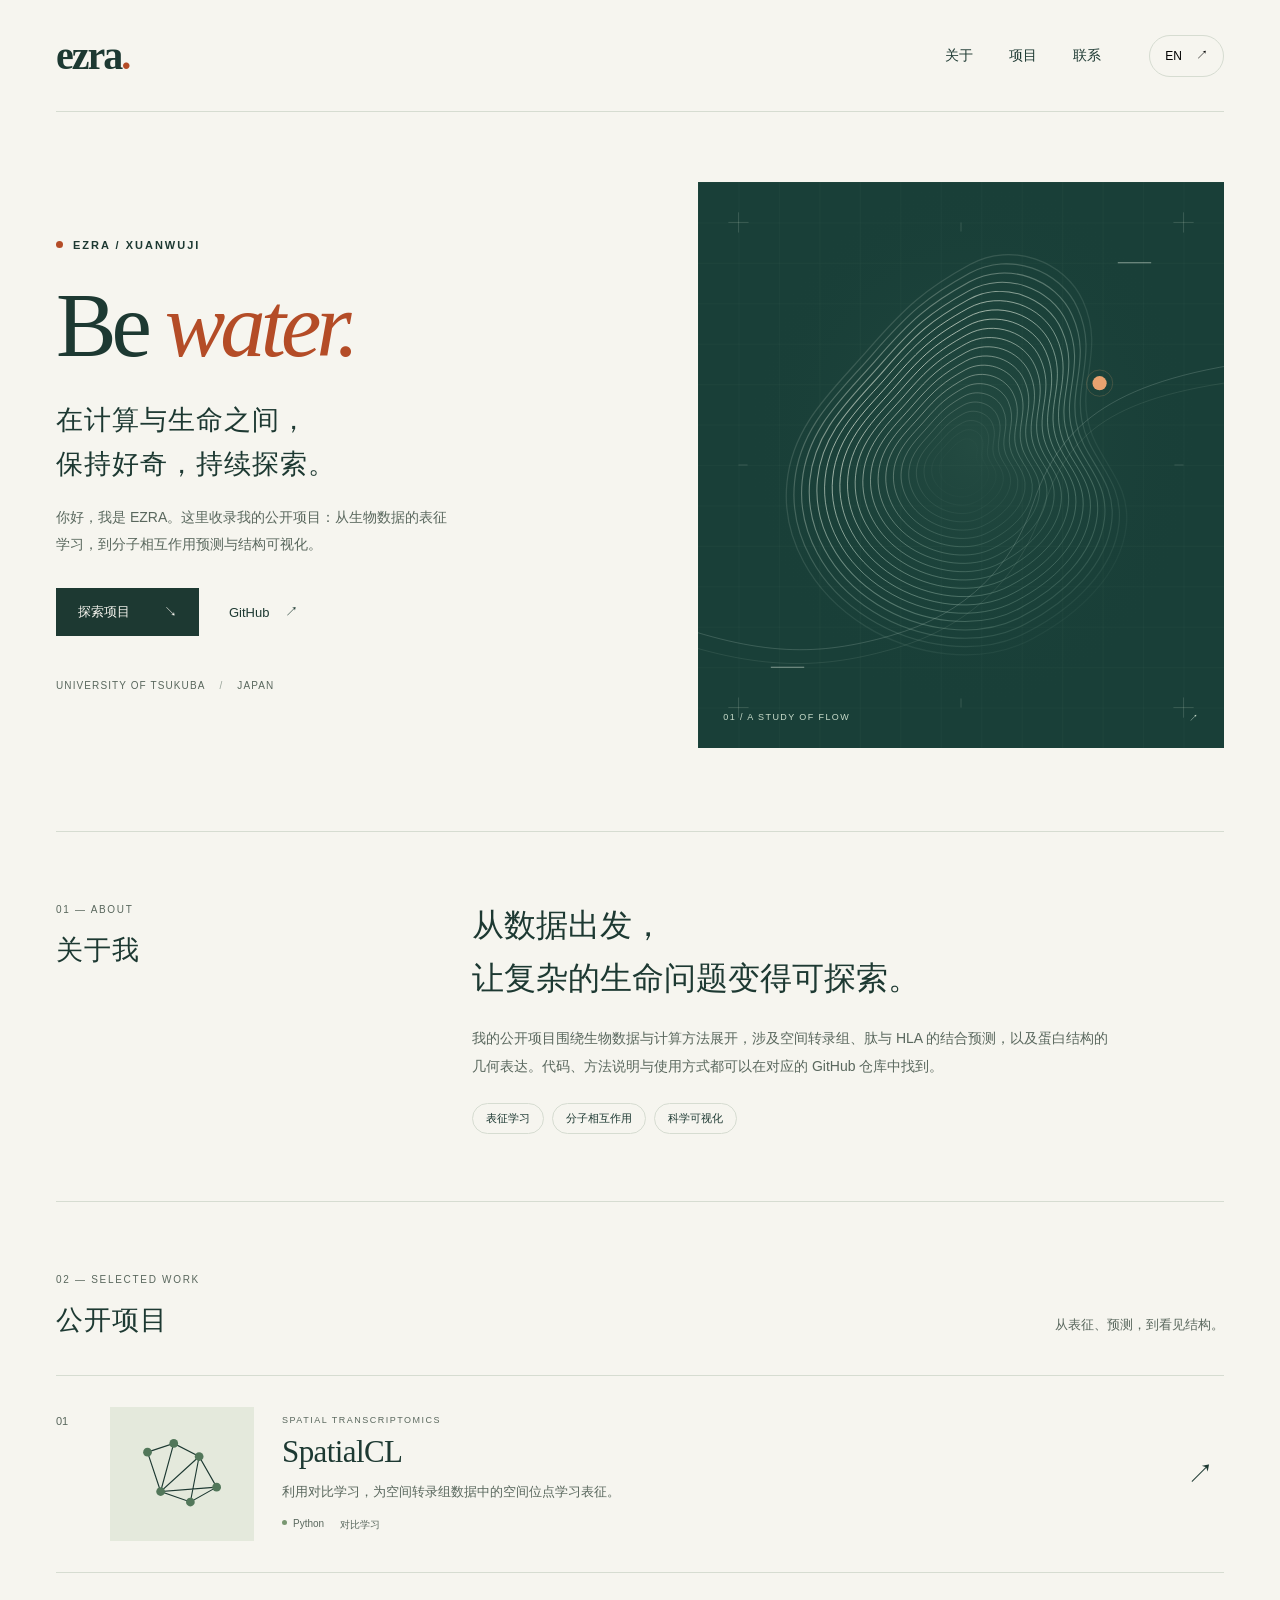
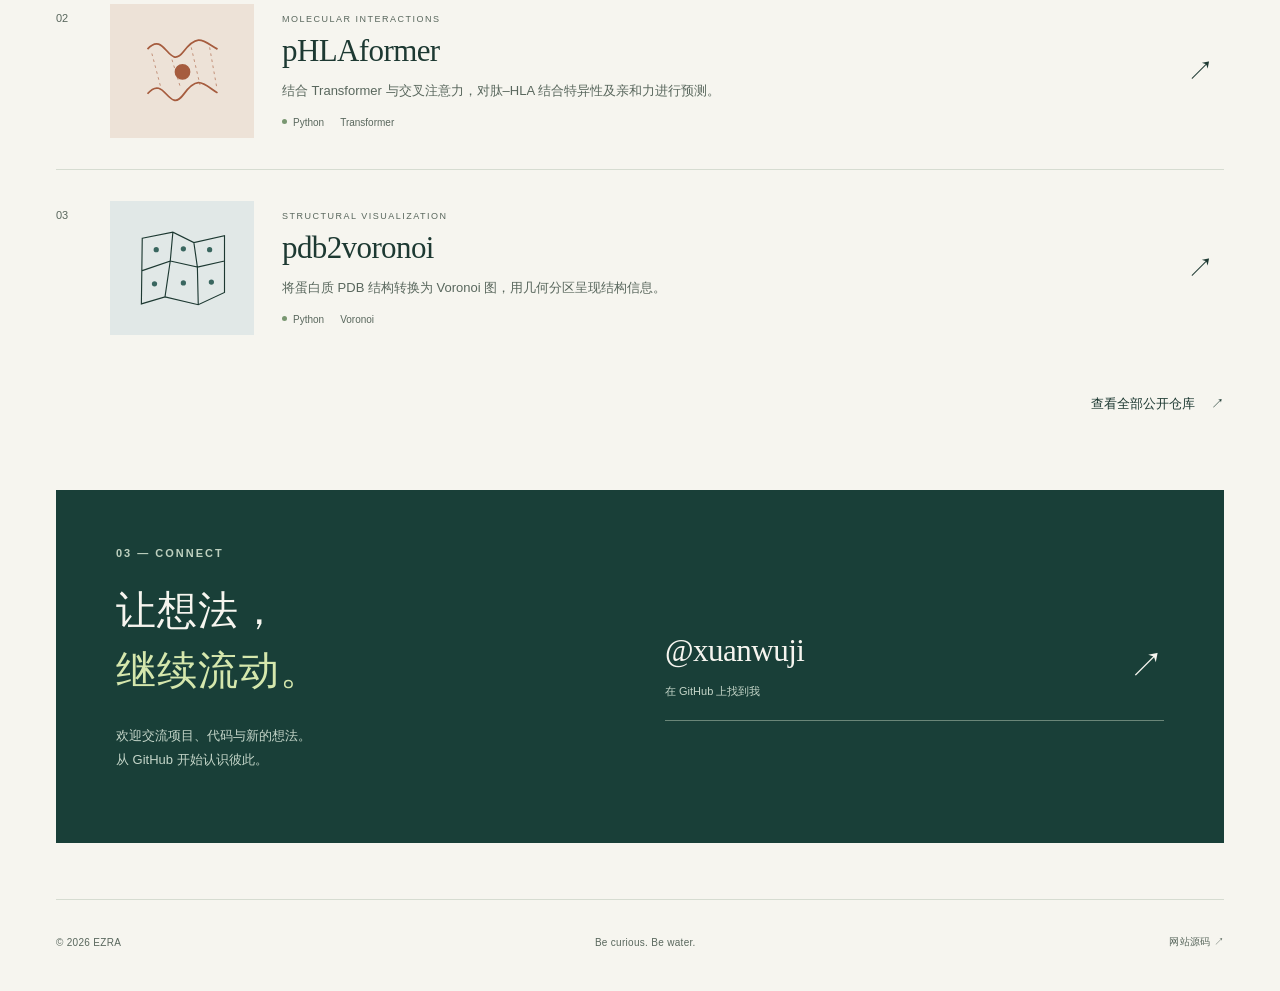
==== index.html @ 630c7e21 "Build bilingual personal homepage with selected public projects Add responsive layouts, an original " ====
<!doctype html>
<html lang="zh-CN">
<head>
  <meta charset="utf-8">
  <meta name="viewport" content="width=device-width,initial-scale=1">
  <meta name="theme-color" content="#f6f5ef">
  <meta name="description" content="EZRA（xuanwuji）的个人主页。探索空间转录组表征学习、肽-HLA 结合预测与蛋白结构可视化。">
  <link rel="canonical" href="https://xuanwuji.github.io/">
  <meta property="og:type" content="website">
  <meta property="og:title" content="EZRA — Be water.">
  <meta property="og:description" content="个人主页 · 计算、生物与开源项目">
  <meta property="og:url" content="https://xuanwuji.github.io/">
  <link rel="icon" href="./favicon.svg" type="image/svg+xml">
  <link rel="stylesheet" href="./styles.css">
  <script src="./script.js" defer></script>
  <title>EZRA — Be water.</title>
</head>
<body>
  <a class="skip-link" href="#main" data-i18n="skip">跳转到正文</a>
  <header class="site-header wrap">
    <a class="wordmark" href="#" aria-label="EZRA 首页">ezra<span aria-hidden="true">.</span></a>
    <nav aria-label="主导航" data-nav><a href="#about" data-i18n="navAbout">关于</a><a href="#work" data-i18n="navWork">项目</a><a href="#connect" data-i18n="navConnect">联系</a></nav>
    <button class="language-button" type="button" aria-label="Switch to English" data-language>EN <span aria-hidden="true">↗</span></button>
  </header>
  <main id="main">
    <section class="hero wrap" aria-labelledby="hero-heading">
      <div class="hero-copy">
        <p class="eyebrow"><span class="small-dot" aria-hidden="true"></span> EZRA / XUANWUJI</p>
        <h1 id="hero-heading">Be <em>water.</em></h1>
        <p class="hero-line" data-i18n="heroLine">在计算与生命之间，<br>保持好奇，持续探索。</p>
        <p class="hero-description" data-i18n="heroDescription">你好，我是 EZRA。这里收录我的公开项目：从生物数据的表征学习，到分子相互作用预测与结构可视化。</p>
        <div class="hero-actions"><a class="button primary" href="#work"><span data-i18n="explore">探索项目</span><span aria-hidden="true">↘</span></a><a class="text-link" href="https://github.com/xuanwuji" target="_blank" rel="noopener noreferrer">GitHub <span aria-hidden="true">↗</span><span class="sr-only" data-i18n="newTab">（新窗口打开）</span></a></div>
        <div class="hero-meta"><span>University of Tsukuba</span><span>Japan</span></div>
      </div>
      <figure class="hero-art"><img src="./water-study.svg" alt="" width="520" height="560" fetchpriority="high"><figcaption><span>01 / A STUDY OF FLOW</span><span aria-hidden="true">↗</span></figcaption></figure>
    </section>
    <section id="about" class="about wrap section" aria-labelledby="about-heading">
      <div class="section-label"><span>01 — ABOUT</span><h2 id="about-heading" data-i18n="aboutHeading">关于我</h2></div>
      <div class="about-content"><p class="large-copy" data-i18n="aboutLead">从数据出发，<br>让复杂的生命问题变得可探索。</p><p data-i18n="aboutBody">我的公开项目围绕生物数据与计算方法展开，涉及空间转录组、肽与 HLA 的结合预测，以及蛋白结构的几何表达。代码、方法说明与使用方式都可以在对应的 GitHub 仓库中找到。</p><div class="topic-list" aria-label="项目主题"><span data-i18n="topic1">表征学习</span><span data-i18n="topic2">分子相互作用</span><span data-i18n="topic3">科学可视化</span></div></div>
    </section>
    <section id="work" class="work wrap section" aria-labelledby="work-heading">
      <div class="work-heading"><div class="section-label"><span>02 — SELECTED WORK</span><h2 id="work-heading" data-i18n="workHeading">公开项目</h2></div><p data-i18n="workIntro">从表征、预测，到看见结构。</p></div>
      <a class="project" href="https://github.com/xuanwuji/SpatialCL" target="_blank" rel="noopener noreferrer">
        <div class="project-number">01</div><div class="project-icon spatial-icon" aria-hidden="true"><svg viewBox="0 0 120 100"><path d="M20 25L50 15 79 30 99 65 69 82 35 70 20 25M50 15L35 70M79 30L35 70 99 65M79 30L69 82"/><g><circle cx="20" cy="25" r="5"/><circle cx="50" cy="15" r="5"/><circle cx="79" cy="30" r="5"/><circle cx="99" cy="65" r="5"/><circle cx="69" cy="82" r="5"/><circle cx="35" cy="70" r="5"/></g></svg></div>
        <div class="project-text"><div class="project-category">SPATIAL TRANSCRIPTOMICS</div><h3>SpatialCL</h3><p data-i18n="spatialDescription">利用对比学习，为空间转录组数据中的空间位点学习表征。</p><div class="project-tags"><span>Python</span><span data-i18n="spatialTag">对比学习</span></div></div><div class="project-arrow" aria-hidden="true">↗</div><span class="sr-only" data-i18n="viewRepo">在新窗口查看 GitHub 仓库</span>
      </a>
      <a class="project" href="https://github.com/xuanwuji/pHLAformer" target="_blank" rel="noopener noreferrer">
        <div class="project-number">02</div><div class="project-icon binding-icon" aria-hidden="true"><svg viewBox="0 0 120 100"><path d="M20 25C40 3 44 50 61 28S84 16 100 25M20 76C40 53 44 100 61 77S84 65 100 75"/><path class="thin" d="M25 30L35 68M48 37L58 70M70 23L80 66M91 23L99 68"/><circle cx="60" cy="51" r="8"/></svg></div>
        <div class="project-text"><div class="project-category">MOLECULAR INTERACTIONS</div><h3>pHLAformer</h3><p data-i18n="phlaDescription">结合 Transformer 与交叉注意力，对肽–HLA 结合特异性及亲和力进行预测。</p><div class="project-tags"><span>Python</span><span>Transformer</span></div></div><div class="project-arrow" aria-hidden="true">↗</div><span class="sr-only" data-i18n="viewRepo">在新窗口查看 GitHub 仓库</span>
      </a>
      <a class="project" href="https://github.com/xuanwuji/pdb2voronoi" target="_blank" rel="noopener noreferrer">
        <div class="project-number">03</div><div class="project-icon geometry-icon" aria-hidden="true"><svg viewBox="0 0 120 100"><path d="M14 16L49 9 73 21 108 13 108 78 78 92 40 83 13 91ZM49 9L46 42 14 53M46 42L77 49 73 21M77 49L108 42M77 49L78 92M46 42L40 83"/><circle cx="30" cy="29" r="3"/><circle cx="61" cy="28" r="3"/><circle cx="91" cy="29" r="3"/><circle cx="28" cy="68" r="3"/><circle cx="61" cy="67" r="3"/><circle cx="93" cy="66" r="3"/></svg></div>
        <div class="project-text"><div class="project-category">STRUCTURAL VISUALIZATION</div><h3>pdb2voronoi</h3><p data-i18n="voronoiDescription">将蛋白质 PDB 结构转换为 Voronoi 图，用几何分区呈现结构信息。</p><div class="project-tags"><span>Python</span><span>Voronoi</span></div></div><div class="project-arrow" aria-hidden="true">↗</div><span class="sr-only" data-i18n="viewRepo">在新窗口查看 GitHub 仓库</span>
      </a>
      <a class="all-projects text-link" href="https://github.com/xuanwuji?tab=repositories" target="_blank" rel="noopener noreferrer"><span data-i18n="allProjects">查看全部公开仓库</span><span aria-hidden="true">↗</span><span class="sr-only" data-i18n="newTab">（新窗口打开）</span></a>
    </section>
    <section id="connect" class="connect wrap" aria-labelledby="connect-heading"><div><p class="eyebrow">03 — CONNECT</p><h2 id="connect-heading" data-i18n="connectHeading">让想法，<br><em>继续流动。</em></h2><p data-i18n="connectBody">欢迎交流项目、代码与新的想法。<br>从 GitHub 开始认识彼此。</p></div><a class="contact-link" href="https://github.com/xuanwuji" target="_blank" rel="noopener noreferrer"><span>@xuanwuji<small data-i18n="connectLink">在 GitHub 上找到我</small></span><span aria-hidden="true">↗</span><span class="sr-only" data-i18n="newTab">（新窗口打开）</span></a></section>
  </main>
  <footer class="site-footer wrap"><span>© <span data-year>2026</span> EZRA</span><span>Be curious. Be water.</span><a href="https://github.com/xuanwuji/xuanwuji.github.io" target="_blank" rel="noopener noreferrer"><span data-i18n="source">网站源码</span> ↗<span class="sr-only" data-i18n="newTab">（新窗口打开）</span></a></footer>
</body>
</html>
---- styles.css ----
@charset "UTF-8";
:root{--paper:#f6f5ef;--ink:#1d3932;--muted:#59675d;--line:#d6dcd1;--accent:#b44c27;--green:#193f38;--serif:Georgia,"Times New Roman","Songti SC",serif;--sans:Inter,-apple-system,BlinkMacSystemFont,"Segoe UI","PingFang SC","Microsoft YaHei",sans-serif}
*{box-sizing:border-box}html{scroll-behavior:smooth;scroll-padding-top:30px}body{margin:0;background:var(--paper);color:var(--ink);font-family:var(--sans);font-size:16px;-webkit-font-smoothing:antialiased}a{color:inherit;text-decoration:none}button{font:inherit}a,button{-webkit-tap-highlight-color:transparent}a:focus-visible,button:focus-visible{outline:3px solid var(--accent);outline-offset:6px}::selection{background:#dce6b8;color:var(--ink)}.wrap{width:min(1184px,calc(100% - 112px));margin-inline:auto}.site-header{height:112px;display:flex;align-items:center;justify-content:space-between;border-bottom:1px solid var(--line)}.wordmark{font-family:var(--serif);font-size:40px;letter-spacing:-2px;font-weight:bold;line-height:1}.wordmark span{color:var(--accent)}nav{display:flex;gap:36px;margin-left:auto;margin-right:48px}nav a{font-size:14px;padding:12px 0}nav a:hover,.text-link:hover,.site-footer a:hover{color:var(--accent)}.language-button{background:transparent;border:1px solid var(--line);border-radius:100px;padding:9px 15px;min-width:72px;min-height:42px;cursor:pointer;font-size:12px;display:flex;gap:14px;align-items:center;justify-content:center}.language-button:hover{border-color:var(--ink)}.hero{display:grid;grid-template-columns:1.1fr 1fr;gap:64px;align-items:center;padding-block:70px 83px}.eyebrow{font-family:var(--sans);font-size:11px;font-weight:600;letter-spacing:2px;display:flex;gap:10px;align-items:center;margin:0 0 28px}.small-dot{width:7px;height:7px;border-radius:50%;background:var(--accent)}h1{font-family:var(--serif);font-size:clamp(64px,7.1vw,103px);font-weight:400;letter-spacing:-5px;line-height:1.03;margin:0 0 27px;white-space:nowrap}h1 em{font-weight:400;color:var(--accent)}.hero-line{font-family:var(--serif);font-size:27px;line-height:1.6;letter-spacing:1px;margin:0 0 18px}.hero-description{max-width:405px;font-size:14px;line-height:1.95;color:var(--muted);margin:0}.hero-actions{display:flex;align-items:center;gap:30px;margin-top:30px}.button{display:inline-flex;gap:34px;align-items:center;justify-content:space-between;min-height:48px;padding:14px 22px;font-size:13px}.primary{background:var(--ink);color:var(--paper);transition:background .2s}.primary:hover{background:#34594b}.text-link{font-size:13px;display:inline-flex;gap:16px;align-items:center;min-height:44px}.hero-meta{display:flex;gap:14px;align-items:center;margin-top:44px;font-size:10px;text-transform:uppercase;letter-spacing:1.1px;color:var(--muted)}.hero-meta span+span:before{content:"/";margin-right:14px;color:#99a49a}.hero-art{margin:0;position:relative;align-self:stretch;background:var(--green);min-height:500px;overflow:hidden}.hero-art img{display:block;width:100%;height:100%;object-fit:cover;min-height:500px}.hero-art figcaption{position:absolute;bottom:23px;left:25px;right:25px;display:flex;justify-content:space-between;color:#c9dccb;font-size:9px;letter-spacing:1.4px}.section{border-top:1px solid var(--line);padding-block:67px}.section-label>span{font-size:10px;letter-spacing:1.7px;color:var(--muted)}h2{font-size:27px;font-weight:500;margin:15px 0 0;letter-spacing:1px}.about{display:grid;grid-template-columns:1fr 2fr;gap:40px}.about-content{max-width:710px}.large-copy{font-family:var(--serif);font-size:32px;line-height:1.65;margin:0 0 19px}.about-content>p:not(.large-copy){color:var(--muted);font-size:14px;line-height:2;max-width:640px}.topic-list{display:flex;flex-wrap:wrap;gap:8px;margin-top:23px}.topic-list span{border:1px solid var(--line);padding:7px 13px;border-radius:100px;font-size:11px}.work{padding-bottom:64px}.work-heading{display:flex;justify-content:space-between;align-items:end;margin-bottom:37px}.work-heading>p{font-size:13px;color:var(--muted);margin-bottom:4px}.project{display:grid;grid-template-columns:26px 144px 1fr 40px;gap:28px;padding:31px 0;border-top:1px solid var(--line);align-items:center;transition:background .2s}.project:hover{background:#ecefe4}.project:last-of-type{border-bottom:1px solid var(--line)}.project-number{font-size:11px;color:var(--muted);align-self:start;margin-top:8px}.project-icon{height:134px;display:flex;align-items:center;justify-content:center}.project-icon svg{width:105px;height:90px;fill:none;stroke:var(--ink);stroke-width:1.3}.spatial-icon{background:#e4e9dc}.spatial-icon circle{fill:#52775a;stroke:none}.binding-icon{background:#ede2d7}.binding-icon svg{stroke:#a65c3e;stroke-width:2}.binding-icon .thin{stroke-width:.7;stroke-dasharray:3 4}.binding-icon circle{fill:#a65c3e}.geometry-icon{background:#e1e8e7}.geometry-icon circle{fill:#39665f;stroke:none}.project-category{font-size:9px;letter-spacing:1.5px;color:var(--muted);margin-bottom:9px}h3{font-family:var(--serif);font-size:31px;font-weight:400;letter-spacing:-.6px;margin:0 0 10px}.project-text p{font-size:13px;line-height:1.85;color:var(--muted);margin:0 0 14px}.project-tags{display:flex;gap:16px;font-size:10px;color:var(--muted)}.project-tags span:first-child:before{display:inline-block;content:"";width:5px;height:5px;background:#799771;border-radius:50%;margin-right:6px;vertical-align:2px}.project-arrow{font-size:27px;text-align:right;margin-right:10px;transition:transform .2s}.project:hover .project-arrow{transform:translate(3px,-3px)}.all-projects{display:flex;justify-content:flex-end;margin-top:16px}.connect{background:var(--green);color:var(--paper);padding:57px 60px;display:grid;grid-template-columns:1fr 1fr;gap:50px;align-items:center;margin-bottom:56px}.connect .eyebrow{color:#bed0bf;margin-bottom:22px}.connect h2{font-family:var(--serif);font-size:40px;line-height:1.5;letter-spacing:1px;margin:0}.connect h2 em{font-style:normal;color:#d5e7ad}.connect p:not(.eyebrow){font-size:13px;line-height:1.9;color:#c5d6c9;margin-top:23px}.contact-link{border-bottom:1px solid #6a8678;display:flex;justify-content:space-between;align-items:center;padding:21px 0;gap:20px}.contact-link>span:first-child{font-family:var(--serif);font-size:31px;letter-spacing:-.5px}.contact-link small{font-family:var(--sans);font-size:11px;letter-spacing:0;color:#c5d6c9;display:block;margin-top:15px}.contact-link>span:nth-child(2){font-size:35px}.contact-link:hover{color:#d5e7ad}.site-footer{display:flex;justify-content:space-between;align-items:center;border-top:1px solid var(--line);padding-block:25px 32px;color:var(--muted);font-size:10px;letter-spacing:.3px}.site-footer a{padding:10px 0}.sr-only{position:absolute!important;width:1px;height:1px;padding:0;overflow:hidden;clip:rect(0,0,0,0);white-space:nowrap;border:0}.skip-link{position:fixed;top:12px;left:12px;z-index:10;background:var(--ink);color:white;padding:12px;transform:translateY(-150%)}.skip-link:focus{transform:none}.error-page{min-height:100vh;display:grid;place-content:center;text-align:center;padding:30px}.error-page h1{white-space:normal}.error-page p{line-height:1.8}.error-page .button{margin:auto}
@media(min-width:1450px){.hero{gap:86px}.hero-art{min-height:540px}}
@media(max-width:1000px){.wrap{width:calc(100% - 64px)}.hero{gap:32px;padding-block:55px 60px}h1{font-size:70px;letter-spacing:-3px}.hero-line{font-size:24px}.hero-art,.hero-art img{min-height:460px}.hero-meta{font-size:9px;letter-spacing:.4px}.about{grid-template-columns:1fr 1.8fr}.project{grid-template-columns:20px 110px 1fr 28px;gap:22px}.project-icon{height:120px}.connect{padding:45px 40px;gap:32px}.contact-link>span:first-child{font-size:27px}}
@media(max-width:700px){.wrap{width:calc(100% - 40px)}.site-header{height:84px}.wordmark{font-size:34px}nav{gap:20px;margin-right:22px}nav a{font-size:12px}.language-button{min-width:56px;padding:8px 10px;gap:6px;font-size:10px}.hero{grid-template-columns:1fr;gap:36px;padding-block:45px}.eyebrow{margin-bottom:23px;font-size:10px}h1{font-size:clamp(61px,14vw,90px);letter-spacing:-3px;margin-bottom:22px}.hero-line{font-size:25px;line-height:1.6}.hero-description{font-size:14px;max-width:480px}.hero-actions{margin-top:25px}.hero-meta{margin-top:30px;font-size:10px}.hero-art{min-height:0;aspect-ratio:1.12}.hero-art img{min-height:0;height:100%;object-position:center 46%}.hero-art figcaption{bottom:20px;left:20px;right:20px}.section{padding-block:43px}.about{grid-template-columns:1fr;gap:27px}h2{font-size:25px}.large-copy{font-size:28px}.work-heading{display:block;margin-bottom:26px}.work-heading>p{margin-top:20px}.project{grid-template-columns:72px 1fr 22px;gap:16px;position:relative;padding-block:26px;align-items:start}.project-number{display:none}.project-icon{height:82px;margin-top:4px}.project-icon svg{width:64px;height:60px}.project-category{font-size:8px;letter-spacing:.8px;line-height:1.6}h3{font-size:26px;overflow-wrap:anywhere}.project-text p{font-size:12px;line-height:1.9}.project-tags{font-size:9px;gap:12px}.project-arrow{font-size:23px;margin:25px 0 0}.all-projects{margin-top:12px;font-size:12px}.connect{grid-template-columns:1fr;gap:17px;padding:35px 28px;margin-bottom:35px}.connect h2{font-size:34px}.contact-link>span:first-child{font-size:30px}.site-footer{flex-wrap:wrap;gap:10px;padding-block:20px;font-size:9px}.site-footer>span:nth-child(2){display:none}}
@media(max-width:360px){nav{gap:14px;margin-right:15px}.hero-actions{gap:20px}.hero-meta{font-size:9px}.project{grid-template-columns:58px 1fr 17px;gap:12px}.project-icon{height:70px}.project-icon svg{width:52px}.contact-link>span:first-child{font-size:26px}}
@media(prefers-reduced-motion:reduce){html{scroll-behavior:auto}*,*::before,*::after{transition:none!important}}

.connect a:focus-visible{outline-color:#d5e7ad}
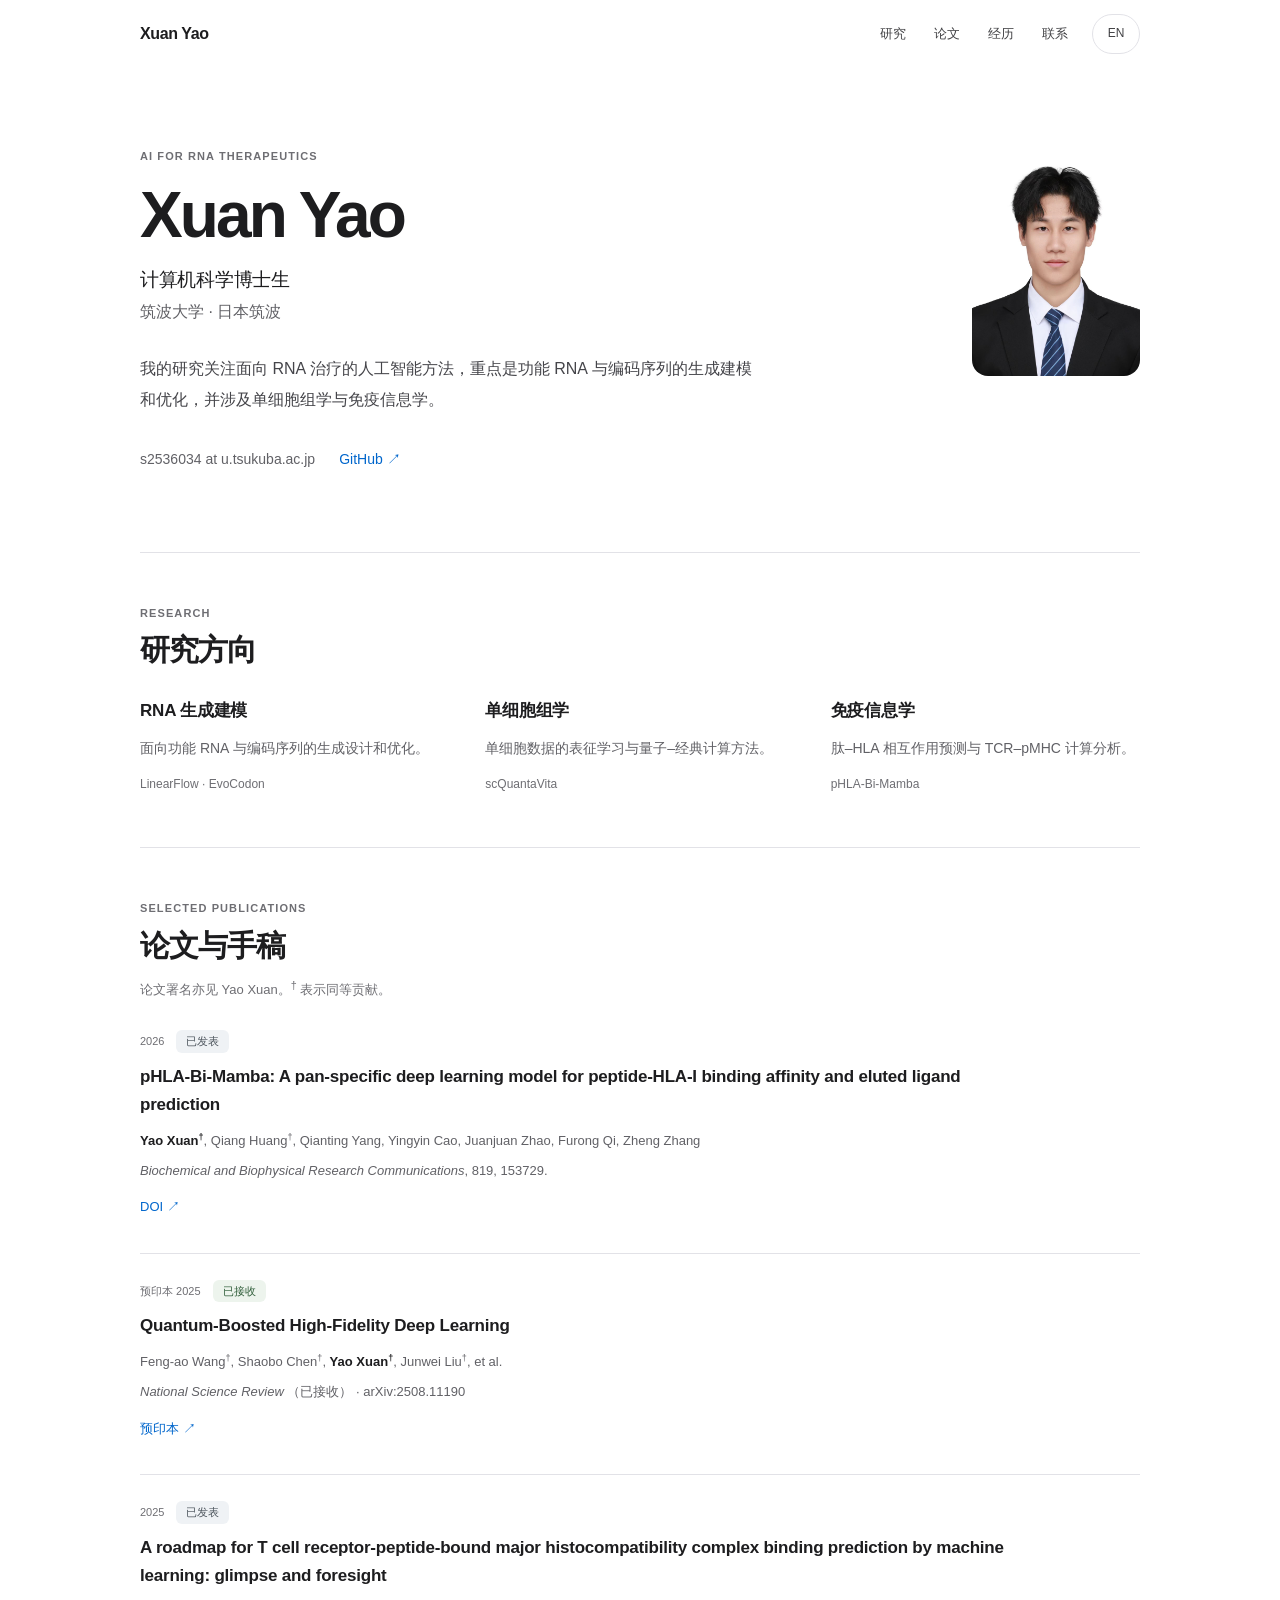
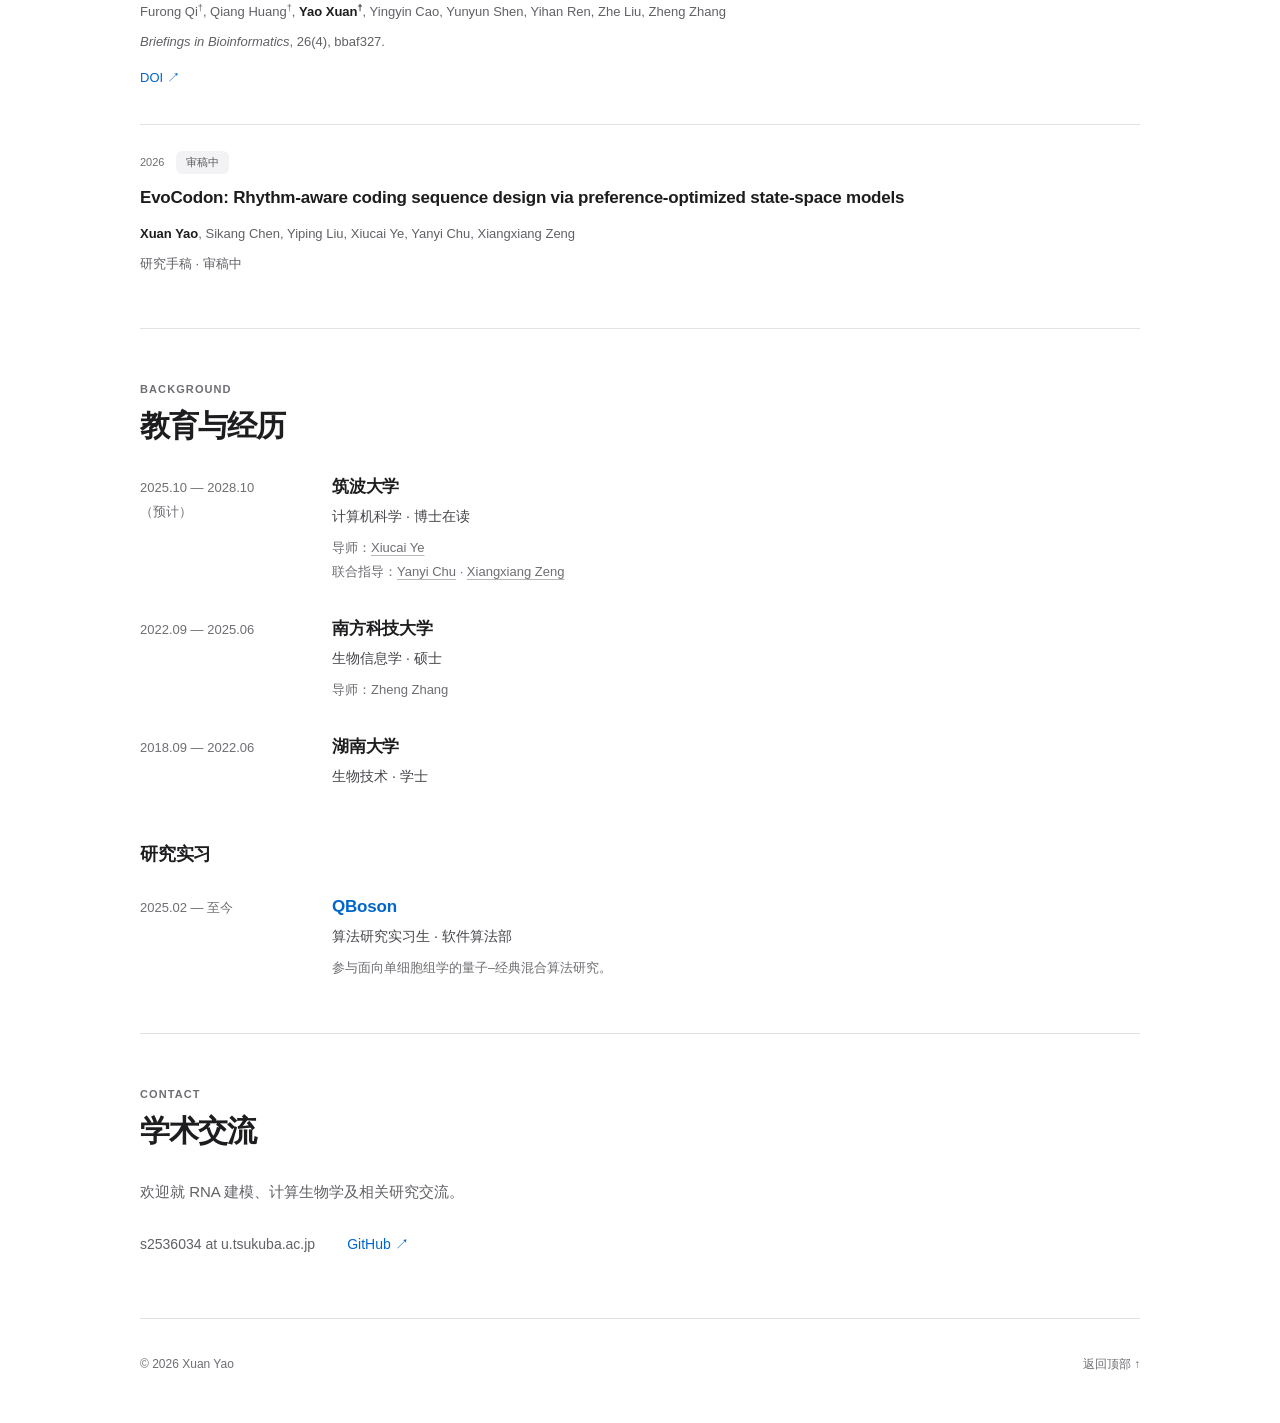
==== commit 574c95c2: "Build restrained bilingual academic homepage from CV Replace the project showcase with academic rese" ====
--- a/index.html
+++ b/index.html
@@ -2,60 +2,95 @@
 <html lang="zh-CN">
 <head>
   <meta charset="utf-8">
-  <meta name="viewport" content="width=device-width,initial-scale=1">
-  <meta name="theme-color" content="#f6f5ef">
-  <meta name="description" content="EZRA（xuanwuji）的个人主页。探索空间转录组表征学习、肽-HLA 结合预测与蛋白结构可视化。">
+  <meta name="viewport" content="width=device-width, initial-scale=1">
+  <meta name="theme-color" content="#ffffff">
+  <meta name="description" content="Xuan Yao，筑波大学计算机科学博士生。研究方向包括面向 RNA 治疗的人工智能、单细胞组学与免疫信息学。">
+  <meta property="og:title" content="Xuan Yao · Academic Profile">
+  <meta property="og:description" content="Computer Science Ph.D. student at the University of Tsukuba. AI for RNA therapeutics, single-cell omics, and immunoinformatics.">
+  <meta property="og:type" content="website">
+  <meta property="og:url" content="https://xuanwuji.github.io/">
   <link rel="canonical" href="https://xuanwuji.github.io/">
-  <meta property="og:type" content="website">
-  <meta property="og:title" content="EZRA — Be water.">
-  <meta property="og:description" content="个人主页 · 计算、生物与开源项目">
-  <meta property="og:url" content="https://xuanwuji.github.io/">
   <link rel="icon" href="./favicon.svg" type="image/svg+xml">
   <link rel="stylesheet" href="./styles.css">
   <script src="./script.js" defer></script>
-  <title>EZRA — Be water.</title>
+  <title>Xuan Yao · Academic Profile</title>
 </head>
 <body>
   <a class="skip-link" href="#main" data-i18n="skip">跳转到正文</a>
-  <header class="site-header wrap">
-    <a class="wordmark" href="#" aria-label="EZRA 首页">ezra<span aria-hidden="true">.</span></a>
-    <nav aria-label="主导航" data-nav><a href="#about" data-i18n="navAbout">关于</a><a href="#work" data-i18n="navWork">项目</a><a href="#connect" data-i18n="navConnect">联系</a></nav>
-    <button class="language-button" type="button" aria-label="Switch to English" data-language>EN <span aria-hidden="true">↗</span></button>
-  </header>
+  <header class="site-header"><div class="header-inner wrap">
+    <a class="brand" href="#about" aria-label="Xuan Yao 首页">Xuan Yao</a>
+    <nav class="nav" aria-label="主导航"><a href="#research" data-i18n="navResearch">研究</a><a href="#publications" data-i18n="navPublications">论文</a><a href="#experience" data-i18n="navExperience">经历</a><a href="#contact" data-i18n="navContact">联系</a></nav>
+    <button type="button" class="language-toggle" aria-label="Switch to English" data-language>EN</button>
+  </div></header>
   <main id="main">
-    <section class="hero wrap" aria-labelledby="hero-heading">
+    <section class="hero wrap" id="about" aria-labelledby="name">
       <div class="hero-copy">
-        <p class="eyebrow"><span class="small-dot" aria-hidden="true"></span> EZRA / XUANWUJI</p>
-        <h1 id="hero-heading">Be <em>water.</em></h1>
-        <p class="hero-line" data-i18n="heroLine">在计算与生命之间，<br>保持好奇，持续探索。</p>
-        <p class="hero-description" data-i18n="heroDescription">你好，我是 EZRA。这里收录我的公开项目：从生物数据的表征学习，到分子相互作用预测与结构可视化。</p>
-        <div class="hero-actions"><a class="button primary" href="#work"><span data-i18n="explore">探索项目</span><span aria-hidden="true">↘</span></a><a class="text-link" href="https://github.com/xuanwuji" target="_blank" rel="noopener noreferrer">GitHub <span aria-hidden="true">↗</span><span class="sr-only" data-i18n="newTab">（新窗口打开）</span></a></div>
-        <div class="hero-meta"><span>University of Tsukuba</span><span>Japan</span></div>
+        <p class="eyebrow">AI FOR RNA THERAPEUTICS</p>
+        <h1 id="name">Xuan Yao</h1>
+        <p class="hero-role" data-i18n="role">计算机科学博士生</p>
+        <p class="hero-affiliation" data-i18n="affiliation">筑波大学 · 日本筑波</p>
+        <p class="hero-bio" data-i18n="bio">我的研究关注面向 RNA 治疗的人工智能方法，重点是功能 RNA 与编码序列的生成建模和优化，并涉及单细胞组学与免疫信息学。</p>
+        <div class="hero-links"><span class="email" aria-label="电子邮箱">s2536034 at u.tsukuba.ac.jp</span><a href="https://github.com/xuanwuji" target="_blank" rel="noopener noreferrer">GitHub <span aria-hidden="true">↗</span><span class="sr-only" data-i18n="newTab">（新标签页打开）</span></a></div>
       </div>
-      <figure class="hero-art"><img src="./water-study.svg" alt="" width="520" height="560" fetchpriority="high"><figcaption><span>01 / A STUDY OF FLOW</span><span aria-hidden="true">↗</span></figcaption></figure>
+      <figure class="portrait"><img src="./portrait.jpg" width="1280" height="1707" alt="Xuan Yao 的照片" fetchpriority="high"></figure>
     </section>
-    <section id="about" class="about wrap section" aria-labelledby="about-heading">
-      <div class="section-label"><span>01 — ABOUT</span><h2 id="about-heading" data-i18n="aboutHeading">关于我</h2></div>
-      <div class="about-content"><p class="large-copy" data-i18n="aboutLead">从数据出发，<br>让复杂的生命问题变得可探索。</p><p data-i18n="aboutBody">我的公开项目围绕生物数据与计算方法展开，涉及空间转录组、肽与 HLA 的结合预测，以及蛋白结构的几何表达。代码、方法说明与使用方式都可以在对应的 GitHub 仓库中找到。</p><div class="topic-list" aria-label="项目主题"><span data-i18n="topic1">表征学习</span><span data-i18n="topic2">分子相互作用</span><span data-i18n="topic3">科学可视化</span></div></div>
+
+    <section class="research wrap section" id="research" aria-labelledby="research-heading">
+      <div class="section-heading"><p class="eyebrow">RESEARCH</p><h2 id="research-heading" data-i18n="researchHeading">研究方向</h2></div>
+      <div class="research-grid">
+        <article class="research-item"><h3 data-i18n="rnaHeading">RNA 生成建模</h3><p data-i18n="rnaText">面向功能 RNA 与编码序列的生成设计和优化。</p><p class="project-names">LinearFlow · EvoCodon</p></article>
+        <article class="research-item"><h3 data-i18n="singleHeading">单细胞组学</h3><p data-i18n="singleText">单细胞数据的表征学习与量子–经典计算方法。</p><p class="project-names">scQuantaVita</p></article>
+        <article class="research-item"><h3 data-i18n="immuneHeading">免疫信息学</h3><p data-i18n="immuneText">肽–HLA 相互作用预测与 TCR–pMHC 计算分析。</p><p class="project-names">pHLA-Bi-Mamba</p></article>
+      </div>
     </section>
-    <section id="work" class="work wrap section" aria-labelledby="work-heading">
-      <div class="work-heading"><div class="section-label"><span>02 — SELECTED WORK</span><h2 id="work-heading" data-i18n="workHeading">公开项目</h2></div><p data-i18n="workIntro">从表征、预测，到看见结构。</p></div>
-      <a class="project" href="https://github.com/xuanwuji/SpatialCL" target="_blank" rel="noopener noreferrer">
-        <div class="project-number">01</div><div class="project-icon spatial-icon" aria-hidden="true"><svg viewBox="0 0 120 100"><path d="M20 25L50 15 79 30 99 65 69 82 35 70 20 25M50 15L35 70M79 30L35 70 99 65M79 30L69 82"/><g><circle cx="20" cy="25" r="5"/><circle cx="50" cy="15" r="5"/><circle cx="79" cy="30" r="5"/><circle cx="99" cy="65" r="5"/><circle cx="69" cy="82" r="5"/><circle cx="35" cy="70" r="5"/></g></svg></div>
-        <div class="project-text"><div class="project-category">SPATIAL TRANSCRIPTOMICS</div><h3>SpatialCL</h3><p data-i18n="spatialDescription">利用对比学习，为空间转录组数据中的空间位点学习表征。</p><div class="project-tags"><span>Python</span><span data-i18n="spatialTag">对比学习</span></div></div><div class="project-arrow" aria-hidden="true">↗</div><span class="sr-only" data-i18n="viewRepo">在新窗口查看 GitHub 仓库</span>
-      </a>
-      <a class="project" href="https://github.com/xuanwuji/pHLAformer" target="_blank" rel="noopener noreferrer">
-        <div class="project-number">02</div><div class="project-icon binding-icon" aria-hidden="true"><svg viewBox="0 0 120 100"><path d="M20 25C40 3 44 50 61 28S84 16 100 25M20 76C40 53 44 100 61 77S84 65 100 75"/><path class="thin" d="M25 30L35 68M48 37L58 70M70 23L80 66M91 23L99 68"/><circle cx="60" cy="51" r="8"/></svg></div>
-        <div class="project-text"><div class="project-category">MOLECULAR INTERACTIONS</div><h3>pHLAformer</h3><p data-i18n="phlaDescription">结合 Transformer 与交叉注意力，对肽–HLA 结合特异性及亲和力进行预测。</p><div class="project-tags"><span>Python</span><span>Transformer</span></div></div><div class="project-arrow" aria-hidden="true">↗</div><span class="sr-only" data-i18n="viewRepo">在新窗口查看 GitHub 仓库</span>
-      </a>
-      <a class="project" href="https://github.com/xuanwuji/pdb2voronoi" target="_blank" rel="noopener noreferrer">
-        <div class="project-number">03</div><div class="project-icon geometry-icon" aria-hidden="true"><svg viewBox="0 0 120 100"><path d="M14 16L49 9 73 21 108 13 108 78 78 92 40 83 13 91ZM49 9L46 42 14 53M46 42L77 49 73 21M77 49L108 42M77 49L78 92M46 42L40 83"/><circle cx="30" cy="29" r="3"/><circle cx="61" cy="28" r="3"/><circle cx="91" cy="29" r="3"/><circle cx="28" cy="68" r="3"/><circle cx="61" cy="67" r="3"/><circle cx="93" cy="66" r="3"/></svg></div>
-        <div class="project-text"><div class="project-category">STRUCTURAL VISUALIZATION</div><h3>pdb2voronoi</h3><p data-i18n="voronoiDescription">将蛋白质 PDB 结构转换为 Voronoi 图，用几何分区呈现结构信息。</p><div class="project-tags"><span>Python</span><span>Voronoi</span></div></div><div class="project-arrow" aria-hidden="true">↗</div><span class="sr-only" data-i18n="viewRepo">在新窗口查看 GitHub 仓库</span>
-      </a>
-      <a class="all-projects text-link" href="https://github.com/xuanwuji?tab=repositories" target="_blank" rel="noopener noreferrer"><span data-i18n="allProjects">查看全部公开仓库</span><span aria-hidden="true">↗</span><span class="sr-only" data-i18n="newTab">（新窗口打开）</span></a>
+
+    <section class="publications wrap section" id="publications" aria-labelledby="publications-heading">
+      <div class="section-heading"><p class="eyebrow">SELECTED PUBLICATIONS</p><h2 id="publications-heading" data-i18n="publicationsHeading">论文与手稿</h2></div>
+      <p class="section-note" data-i18n="authorNote">论文署名亦见 Yao Xuan。<sup>†</sup> 表示同等贡献。</p>
+      <div class="publication-list">
+        <article class="publication" data-status="published">
+          <div class="publication-meta"><span class="year">2026</span><span class="status published" data-i18n="published">已发表</span></div>
+          <h3 lang="en"><a href="https://doi.org/10.1016/j.bbrc.2026.153729" target="_blank" rel="noopener noreferrer">pHLA-Bi-Mamba: A pan-specific deep learning model for peptide-HLA-I binding affinity and eluted ligand prediction<span class="sr-only" data-i18n="newTab">（新标签页打开）</span></a></h3>
+          <p class="authors"><strong>Yao Xuan<sup>†</sup></strong>, Qiang Huang<sup>†</sup>, Qianting Yang, Yingyin Cao, Juanjuan Zhao, Furong Qi, Zheng Zhang</p>
+          <p class="venue"><em>Biochemical and Biophysical Research Communications</em>, 819, 153729.</p>
+          <a class="paper-link" href="https://doi.org/10.1016/j.bbrc.2026.153729" target="_blank" rel="noopener noreferrer">DOI <span aria-hidden="true">↗</span><span class="sr-only" data-i18n="newTab">（新标签页打开）</span></a>
+        </article>
+        <article class="publication" data-status="accepted">
+          <div class="publication-meta"><span class="year" data-i18n="acceptedLabel">预印本 2025</span><span class="status accepted" data-i18n="accepted">已接收</span></div>
+          <h3 lang="en"><a href="https://arxiv.org/abs/2508.11190" target="_blank" rel="noopener noreferrer">Quantum-Boosted High-Fidelity Deep Learning<span class="sr-only" data-i18n="newTab">（新标签页打开）</span></a></h3>
+          <p class="authors">Feng-ao Wang<sup>†</sup>, Shaobo Chen<sup>†</sup>, <strong>Yao Xuan<sup>†</sup></strong>, Junwei Liu<sup>†</sup>, et al.</p>
+          <p class="venue"><em>National Science Review</em> <span data-i18n="acceptedVenue">（已接收）</span> · arXiv:2508.11190</p>
+          <a class="paper-link" href="https://arxiv.org/abs/2508.11190" target="_blank" rel="noopener noreferrer"><span data-i18n="preprint">预印本</span> <span aria-hidden="true">↗</span><span class="sr-only" data-i18n="newTab">（新标签页打开）</span></a>
+        </article>
+        <article class="publication" data-status="published">
+          <div class="publication-meta"><span class="year">2025</span><span class="status published" data-i18n="published">已发表</span></div>
+          <h3 lang="en"><a href="https://doi.org/10.1093/bib/bbaf327" target="_blank" rel="noopener noreferrer">A roadmap for T cell receptor-peptide-bound major histocompatibility complex binding prediction by machine learning: glimpse and foresight<span class="sr-only" data-i18n="newTab">（新标签页打开）</span></a></h3>
+          <p class="authors">Furong Qi<sup>†</sup>, Qiang Huang<sup>†</sup>, <strong>Yao Xuan<sup>†</sup></strong>, Yingyin Cao, Yunyun Shen, Yihan Ren, Zhe Liu, Zheng Zhang</p>
+          <p class="venue"><em>Briefings in Bioinformatics</em>, 26(4), bbaf327.</p>
+          <a class="paper-link" href="https://doi.org/10.1093/bib/bbaf327" target="_blank" rel="noopener noreferrer">DOI <span aria-hidden="true">↗</span><span class="sr-only" data-i18n="newTab">（新标签页打开）</span></a>
+        </article>
+        <article class="publication" data-status="under-review">
+          <div class="publication-meta"><span class="year">2026</span><span class="status review" data-i18n="underReview">审稿中</span></div>
+          <h3 lang="en">EvoCodon: Rhythm-aware coding sequence design via preference-optimized state-space models</h3>
+          <p class="authors"><strong>Xuan Yao</strong>, Sikang Chen, Yiping Liu, Xiucai Ye, Yanyi Chu, Xiangxiang Zeng</p>
+          <p class="venue" data-i18n="manuscript">研究手稿 · 审稿中</p>
+        </article>
+      </div>
     </section>
-    <section id="connect" class="connect wrap" aria-labelledby="connect-heading"><div><p class="eyebrow">03 — CONNECT</p><h2 id="connect-heading" data-i18n="connectHeading">让想法，<br><em>继续流动。</em></h2><p data-i18n="connectBody">欢迎交流项目、代码与新的想法。<br>从 GitHub 开始认识彼此。</p></div><a class="contact-link" href="https://github.com/xuanwuji" target="_blank" rel="noopener noreferrer"><span>@xuanwuji<small data-i18n="connectLink">在 GitHub 上找到我</small></span><span aria-hidden="true">↗</span><span class="sr-only" data-i18n="newTab">（新窗口打开）</span></a></section>
+
+    <section class="experience wrap section" id="experience" aria-labelledby="experience-heading">
+      <div class="section-heading"><p class="eyebrow">BACKGROUND</p><h2 id="experience-heading" data-i18n="experienceHeading">教育与经历</h2></div>
+      <div class="timeline">
+        <article class="timeline-item"><div class="time">2025.10 — 2028.10<span class="expected" data-i18n="expected">（预计）</span></div><div class="timeline-content"><h3 data-i18n="tsukuba">筑波大学</h3><p class="degree" data-i18n="phdDegree">计算机科学 · 博士在读</p><p class="detail"><span data-i18n="supervisor">导师：</span><a href="https://trios.tsukuba.ac.jp/en/researchers/0000004106" target="_blank" rel="noopener noreferrer">Xiucai Ye<span class="sr-only" data-i18n="newTab">（新标签页打开）</span></a><br><span data-i18n="jointMentors">联合指导：</span><a href="https://people.ucas.edu.cn/~chu_lab?language=en" target="_blank" rel="noopener noreferrer">Yanyi Chu<span class="sr-only" data-i18n="newTab">（新标签页打开）</span></a> · <a href="https://csee.hnu.edu.cn/people/zengxiangxiang" target="_blank" rel="noopener noreferrer">Xiangxiang Zeng<span class="sr-only" data-i18n="newTab">（新标签页打开）</span></a></p></div></article>
+        <article class="timeline-item"><div class="time">2022.09 — 2025.06</div><div class="timeline-content"><h3 data-i18n="sustech">南方科技大学</h3><p class="degree" data-i18n="msDegree">生物信息学 · 硕士</p><p class="detail"><span data-i18n="supervisor">导师：</span>Zheng Zhang</p></div></article>
+        <article class="timeline-item"><div class="time">2018.09 — 2022.06</div><div class="timeline-content"><h3 data-i18n="hunan">湖南大学</h3><p class="degree" data-i18n="bsDegree">生物技术 · 学士</p></div></article>
+      </div>
+      <h3 class="subsection-title" data-i18n="internshipHeading">研究实习</h3>
+      <article class="timeline-item"><div class="time">2025.02 — <span class="inline" data-i18n="present">至今</span></div><div class="timeline-content"><h3><a href="https://www.qboson.com/" target="_blank" rel="noopener noreferrer">QBoson<span class="sr-only" data-i18n="newTab">（新标签页打开）</span></a></h3><p class="degree" data-i18n="internRole">算法研究实习生 · 软件算法部</p><p class="detail" data-i18n="internText">参与面向单细胞组学的量子–经典混合算法研究。</p></div></article>
+    </section>
+
+    <section class="contact wrap section" id="contact" aria-labelledby="contact-heading"><div class="section-heading"><p class="eyebrow">CONTACT</p><h2 id="contact-heading" data-i18n="contactHeading">学术交流</h2></div><p data-i18n="contactText">欢迎就 RNA 建模、计算生物学及相关研究交流。</p><div class="contact-details"><span class="email" aria-label="电子邮箱">s2536034 at u.tsukuba.ac.jp</span><a href="https://github.com/xuanwuji" target="_blank" rel="noopener noreferrer">GitHub <span aria-hidden="true">↗</span><span class="sr-only" data-i18n="newTab">（新标签页打开）</span></a></div></section>
   </main>
-  <footer class="site-footer wrap"><span>© <span data-year>2026</span> EZRA</span><span>Be curious. Be water.</span><a href="https://github.com/xuanwuji/xuanwuji.github.io" target="_blank" rel="noopener noreferrer"><span data-i18n="source">网站源码</span> ↗<span class="sr-only" data-i18n="newTab">（新窗口打开）</span></a></footer>
+  <footer class="site-footer wrap"><span>© <span data-year>2026</span> Xuan Yao</span><a href="#about" data-i18n="backTop">返回顶部 ↑</a></footer>
 </body>
 </html>
--- a/styles.css
+++ b/styles.css
@@ -1,10 +1,202 @@
 @charset "UTF-8";
-:root{--paper:#f6f5ef;--ink:#1d3932;--muted:#59675d;--line:#d6dcd1;--accent:#b44c27;--green:#193f38;--serif:Georgia,"Times New Roman","Songti SC",serif;--sans:Inter,-apple-system,BlinkMacSystemFont,"Segoe UI","PingFang SC","Microsoft YaHei",sans-serif}
-*{box-sizing:border-box}html{scroll-behavior:smooth;scroll-padding-top:30px}body{margin:0;background:var(--paper);color:var(--ink);font-family:var(--sans);font-size:16px;-webkit-font-smoothing:antialiased}a{color:inherit;text-decoration:none}button{font:inherit}a,button{-webkit-tap-highlight-color:transparent}a:focus-visible,button:focus-visible{outline:3px solid var(--accent);outline-offset:6px}::selection{background:#dce6b8;color:var(--ink)}.wrap{width:min(1184px,calc(100% - 112px));margin-inline:auto}.site-header{height:112px;display:flex;align-items:center;justify-content:space-between;border-bottom:1px solid var(--line)}.wordmark{font-family:var(--serif);font-size:40px;letter-spacing:-2px;font-weight:bold;line-height:1}.wordmark span{color:var(--accent)}nav{display:flex;gap:36px;margin-left:auto;margin-right:48px}nav a{font-size:14px;padding:12px 0}nav a:hover,.text-link:hover,.site-footer a:hover{color:var(--accent)}.language-button{background:transparent;border:1px solid var(--line);border-radius:100px;padding:9px 15px;min-width:72px;min-height:42px;cursor:pointer;font-size:12px;display:flex;gap:14px;align-items:center;justify-content:center}.language-button:hover{border-color:var(--ink)}.hero{display:grid;grid-template-columns:1.1fr 1fr;gap:64px;align-items:center;padding-block:70px 83px}.eyebrow{font-family:var(--sans);font-size:11px;font-weight:600;letter-spacing:2px;display:flex;gap:10px;align-items:center;margin:0 0 28px}.small-dot{width:7px;height:7px;border-radius:50%;background:var(--accent)}h1{font-family:var(--serif);font-size:clamp(64px,7.1vw,103px);font-weight:400;letter-spacing:-5px;line-height:1.03;margin:0 0 27px;white-space:nowrap}h1 em{font-weight:400;color:var(--accent)}.hero-line{font-family:var(--serif);font-size:27px;line-height:1.6;letter-spacing:1px;margin:0 0 18px}.hero-description{max-width:405px;font-size:14px;line-height:1.95;color:var(--muted);margin:0}.hero-actions{display:flex;align-items:center;gap:30px;margin-top:30px}.button{display:inline-flex;gap:34px;align-items:center;justify-content:space-between;min-height:48px;padding:14px 22px;font-size:13px}.primary{background:var(--ink);color:var(--paper);transition:background .2s}.primary:hover{background:#34594b}.text-link{font-size:13px;display:inline-flex;gap:16px;align-items:center;min-height:44px}.hero-meta{display:flex;gap:14px;align-items:center;margin-top:44px;font-size:10px;text-transform:uppercase;letter-spacing:1.1px;color:var(--muted)}.hero-meta span+span:before{content:"/";margin-right:14px;color:#99a49a}.hero-art{margin:0;position:relative;align-self:stretch;background:var(--green);min-height:500px;overflow:hidden}.hero-art img{display:block;width:100%;height:100%;object-fit:cover;min-height:500px}.hero-art figcaption{position:absolute;bottom:23px;left:25px;right:25px;display:flex;justify-content:space-between;color:#c9dccb;font-size:9px;letter-spacing:1.4px}.section{border-top:1px solid var(--line);padding-block:67px}.section-label>span{font-size:10px;letter-spacing:1.7px;color:var(--muted)}h2{font-size:27px;font-weight:500;margin:15px 0 0;letter-spacing:1px}.about{display:grid;grid-template-columns:1fr 2fr;gap:40px}.about-content{max-width:710px}.large-copy{font-family:var(--serif);font-size:32px;line-height:1.65;margin:0 0 19px}.about-content>p:not(.large-copy){color:var(--muted);font-size:14px;line-height:2;max-width:640px}.topic-list{display:flex;flex-wrap:wrap;gap:8px;margin-top:23px}.topic-list span{border:1px solid var(--line);padding:7px 13px;border-radius:100px;font-size:11px}.work{padding-bottom:64px}.work-heading{display:flex;justify-content:space-between;align-items:end;margin-bottom:37px}.work-heading>p{font-size:13px;color:var(--muted);margin-bottom:4px}.project{display:grid;grid-template-columns:26px 144px 1fr 40px;gap:28px;padding:31px 0;border-top:1px solid var(--line);align-items:center;transition:background .2s}.project:hover{background:#ecefe4}.project:last-of-type{border-bottom:1px solid var(--line)}.project-number{font-size:11px;color:var(--muted);align-self:start;margin-top:8px}.project-icon{height:134px;display:flex;align-items:center;justify-content:center}.project-icon svg{width:105px;height:90px;fill:none;stroke:var(--ink);stroke-width:1.3}.spatial-icon{background:#e4e9dc}.spatial-icon circle{fill:#52775a;stroke:none}.binding-icon{background:#ede2d7}.binding-icon svg{stroke:#a65c3e;stroke-width:2}.binding-icon .thin{stroke-width:.7;stroke-dasharray:3 4}.binding-icon circle{fill:#a65c3e}.geometry-icon{background:#e1e8e7}.geometry-icon circle{fill:#39665f;stroke:none}.project-category{font-size:9px;letter-spacing:1.5px;color:var(--muted);margin-bottom:9px}h3{font-family:var(--serif);font-size:31px;font-weight:400;letter-spacing:-.6px;margin:0 0 10px}.project-text p{font-size:13px;line-height:1.85;color:var(--muted);margin:0 0 14px}.project-tags{display:flex;gap:16px;font-size:10px;color:var(--muted)}.project-tags span:first-child:before{display:inline-block;content:"";width:5px;height:5px;background:#799771;border-radius:50%;margin-right:6px;vertical-align:2px}.project-arrow{font-size:27px;text-align:right;margin-right:10px;transition:transform .2s}.project:hover .project-arrow{transform:translate(3px,-3px)}.all-projects{display:flex;justify-content:flex-end;margin-top:16px}.connect{background:var(--green);color:var(--paper);padding:57px 60px;display:grid;grid-template-columns:1fr 1fr;gap:50px;align-items:center;margin-bottom:56px}.connect .eyebrow{color:#bed0bf;margin-bottom:22px}.connect h2{font-family:var(--serif);font-size:40px;line-height:1.5;letter-spacing:1px;margin:0}.connect h2 em{font-style:normal;color:#d5e7ad}.connect p:not(.eyebrow){font-size:13px;line-height:1.9;color:#c5d6c9;margin-top:23px}.contact-link{border-bottom:1px solid #6a8678;display:flex;justify-content:space-between;align-items:center;padding:21px 0;gap:20px}.contact-link>span:first-child{font-family:var(--serif);font-size:31px;letter-spacing:-.5px}.contact-link small{font-family:var(--sans);font-size:11px;letter-spacing:0;color:#c5d6c9;display:block;margin-top:15px}.contact-link>span:nth-child(2){font-size:35px}.contact-link:hover{color:#d5e7ad}.site-footer{display:flex;justify-content:space-between;align-items:center;border-top:1px solid var(--line);padding-block:25px 32px;color:var(--muted);font-size:10px;letter-spacing:.3px}.site-footer a{padding:10px 0}.sr-only{position:absolute!important;width:1px;height:1px;padding:0;overflow:hidden;clip:rect(0,0,0,0);white-space:nowrap;border:0}.skip-link{position:fixed;top:12px;left:12px;z-index:10;background:var(--ink);color:white;padding:12px;transform:translateY(-150%)}.skip-link:focus{transform:none}.error-page{min-height:100vh;display:grid;place-content:center;text-align:center;padding:30px}.error-page h1{white-space:normal}.error-page p{line-height:1.8}.error-page .button{margin:auto}
-@media(min-width:1450px){.hero{gap:86px}.hero-art{min-height:540px}}
-@media(max-width:1000px){.wrap{width:calc(100% - 64px)}.hero{gap:32px;padding-block:55px 60px}h1{font-size:70px;letter-spacing:-3px}.hero-line{font-size:24px}.hero-art,.hero-art img{min-height:460px}.hero-meta{font-size:9px;letter-spacing:.4px}.about{grid-template-columns:1fr 1.8fr}.project{grid-template-columns:20px 110px 1fr 28px;gap:22px}.project-icon{height:120px}.connect{padding:45px 40px;gap:32px}.contact-link>span:first-child{font-size:27px}}
-@media(max-width:700px){.wrap{width:calc(100% - 40px)}.site-header{height:84px}.wordmark{font-size:34px}nav{gap:20px;margin-right:22px}nav a{font-size:12px}.language-button{min-width:56px;padding:8px 10px;gap:6px;font-size:10px}.hero{grid-template-columns:1fr;gap:36px;padding-block:45px}.eyebrow{margin-bottom:23px;font-size:10px}h1{font-size:clamp(61px,14vw,90px);letter-spacing:-3px;margin-bottom:22px}.hero-line{font-size:25px;line-height:1.6}.hero-description{font-size:14px;max-width:480px}.hero-actions{margin-top:25px}.hero-meta{margin-top:30px;font-size:10px}.hero-art{min-height:0;aspect-ratio:1.12}.hero-art img{min-height:0;height:100%;object-position:center 46%}.hero-art figcaption{bottom:20px;left:20px;right:20px}.section{padding-block:43px}.about{grid-template-columns:1fr;gap:27px}h2{font-size:25px}.large-copy{font-size:28px}.work-heading{display:block;margin-bottom:26px}.work-heading>p{margin-top:20px}.project{grid-template-columns:72px 1fr 22px;gap:16px;position:relative;padding-block:26px;align-items:start}.project-number{display:none}.project-icon{height:82px;margin-top:4px}.project-icon svg{width:64px;height:60px}.project-category{font-size:8px;letter-spacing:.8px;line-height:1.6}h3{font-size:26px;overflow-wrap:anywhere}.project-text p{font-size:12px;line-height:1.9}.project-tags{font-size:9px;gap:12px}.project-arrow{font-size:23px;margin:25px 0 0}.all-projects{margin-top:12px;font-size:12px}.connect{grid-template-columns:1fr;gap:17px;padding:35px 28px;margin-bottom:35px}.connect h2{font-size:34px}.contact-link>span:first-child{font-size:30px}.site-footer{flex-wrap:wrap;gap:10px;padding-block:20px;font-size:9px}.site-footer>span:nth-child(2){display:none}}
-@media(max-width:360px){nav{gap:14px;margin-right:15px}.hero-actions{gap:20px}.hero-meta{font-size:9px}.project{grid-template-columns:58px 1fr 17px;gap:12px}.project-icon{height:70px}.project-icon svg{width:52px}.contact-link>span:first-child{font-size:26px}}
-@media(prefers-reduced-motion:reduce){html{scroll-behavior:auto}*,*::before,*::after{transition:none!important}}
-
-.connect a:focus-visible{outline-color:#d5e7ad}
+
+:root {
+  color-scheme: light;
+  font: 100%/1.65 -apple-system, BlinkMacSystemFont, "Segoe UI", Helvetica, Arial, "PingFang SC", "Microsoft YaHei", sans-serif;
+  font-optical-sizing: auto;
+  --paper: #ffffff;
+  --ink: #1d1d1f;
+  --secondary: #616166;
+  --muted: #6e6e73;
+  --line: #e2e2e7;
+  --link: #0066cc;
+  --focus: #0071e3;
+}
+
+* { box-sizing: border-box; }
+html { scroll-padding-top: 6rem; }
+body { margin: 0; background: var(--paper); color: var(--ink); -webkit-font-smoothing: antialiased; }
+button, input { font: inherit; }
+img { display: block; max-width: 100%; }
+a { color: var(--link); text-decoration: none; text-underline-offset: .2em; }
+a:hover { text-decoration: underline; }
+a, button { -webkit-tap-highlight-color: transparent; touch-action: manipulation; }
+a:focus-visible, button:focus-visible { outline: .1875rem solid var(--focus); outline-offset: .3125rem; border-radius: .1875rem; }
+button { cursor: pointer; }
+::selection { color: var(--ink); background: #d9eaff; }
+.wrap { width: min(62.5rem, calc(100% - 5rem)); margin-inline: auto; }
+.sr-only { position: absolute !important; width: 1px; height: 1px; padding: 0; overflow: hidden; clip: rect(0, 0, 0, 0); white-space: nowrap; border: 0; }
+.skip-link { position: fixed; z-index: 100; top: .75rem; left: .75rem; padding: .625rem 1rem; background: var(--ink); color: #fff; transform: translateY(-180%); }
+.skip-link:focus { transform: none; }
+
+.site-header {
+  position: sticky;
+  top: 0;
+  z-index: 20;
+  background: rgba(255, 255, 255, .94);
+  -webkit-backdrop-filter: blur(1rem) saturate(140%);
+  backdrop-filter: blur(1rem) saturate(140%);
+  box-shadow: 0 .25rem 1rem rgba(255, 255, 255, .65);
+}
+.header-inner { display: flex; align-items: center; gap: 1.5rem; min-height: 4.25rem; }
+.brand { color: var(--ink); font-size: 1rem; font-weight: 600; letter-spacing: -.025em; white-space: nowrap; }
+.brand:hover { text-decoration: none; color: var(--link); }
+.nav { display: flex; align-items: center; justify-content: flex-end; gap: 1.75rem; margin-left: auto; }
+.nav a { display: inline-flex; align-items: center; min-height: 2.75rem; color: #424245; font-size: .8125rem; line-height: 1.4; }
+.nav a:hover, .nav a[aria-current] { color: var(--link); text-decoration: none; }
+.language-toggle {
+  flex: 0 0 auto;
+  min-width: 3rem;
+  min-height: 2.5rem;
+  padding: .375rem .75rem;
+  border: 1px solid var(--line);
+  border-radius: 1.5rem;
+  background: #fff;
+  color: #424245;
+  font-size: .75rem;
+  font-weight: 500;
+}
+.language-toggle:hover { border-color: #aaaab0; background: #f5f5f7; }
+.language-toggle:active { background: #e9e9ed; }
+
+.hero { display: grid; grid-template-columns: minmax(0, 1fr) 10.5rem; align-items: start; column-gap: 5rem; padding-top: 5rem; padding-bottom: 4.5rem; }
+.hero-copy { min-width: 0; }
+.eyebrow { margin: 0 0 1rem; color: var(--muted); font-size: .6875rem; font-weight: 600; line-height: 1.5; letter-spacing: .1em; text-transform: uppercase; }
+h1 { margin: 0 0 1rem; font-size: clamp(2.75rem, 5.2vw, 4rem); font-weight: 650; line-height: 1.08; letter-spacing: -.045em; }
+.hero-role { margin: 0 0 .25rem; font-size: 1.1875rem; font-weight: 500; line-height: 1.5; letter-spacing: -.015em; }
+.hero-affiliation { margin: 0; color: var(--secondary); font-size: 1rem; line-height: 1.7; }
+.hero-bio { max-width: 39rem; margin: 1.75rem 0 0; font-size: 1rem; line-height: 1.95; color: #45454a; }
+.hero-links { display: flex; align-items: center; flex-wrap: wrap; gap: .5rem 1.5rem; margin-top: 1.5rem; font-size: .875rem; line-height: 1.8; }
+.hero-links a { display: inline-flex; align-items: center; min-height: 2.5rem; }
+.email { color: var(--secondary); overflow-wrap: anywhere; }
+.portrait { margin: .25rem 0 0; width: 10.5rem; }
+.portrait img { width: 100%; height: auto; aspect-ratio: 1280 / 1707; object-fit: cover; border-radius: 1rem; background: #f5f5f7; }
+.portrait figcaption { margin-top: .5rem; color: var(--muted); font-size: .75rem; }
+
+.section { padding-block: 3.25rem; border-top: 1px solid var(--line); }
+.section-heading { margin-bottom: 1.75rem; }
+.section-heading .eyebrow { margin-bottom: .625rem; }
+h2 { margin: 0; font-size: 1.875rem; font-weight: 600; line-height: 1.25; letter-spacing: -.035em; }
+h3 { margin: 0; font-size: 1.0625rem; font-weight: 600; line-height: 1.6; letter-spacing: -.0125em; overflow-wrap: anywhere; }
+p { margin-top: 0; }
+.section-note { margin: -1rem 0 1.5rem; color: var(--muted); font-size: .8125rem; line-height: 1.8; }
+.research-grid { display: grid; grid-template-columns: repeat(3, minmax(0, 1fr)); gap: 2.25rem; }
+.research-item { min-width: 0; }
+.research-item h3 { margin-bottom: .75rem; }
+.research-item p { margin-bottom: .75rem; color: var(--secondary); font-size: .875rem; line-height: 1.85; }
+.research-item .project-names { margin: 0; color: var(--muted); font-size: .75rem; line-height: 1.8; }
+
+.publication { padding-block: 1.625rem; border-bottom: 1px solid var(--line); }
+.publication:first-child { padding-top: .25rem; }
+.publication:last-child { padding-bottom: 0; border-bottom: 0; }
+.publication-meta { display: flex; align-items: center; flex-wrap: wrap; gap: .75rem; margin-bottom: .625rem; font-size: .6875rem; line-height: 1.5; }
+.year { color: var(--muted); font-variant-numeric: tabular-nums; }
+.status { display: inline-block; padding: .1875rem .625rem; border-radius: .375rem; color: #56565b; background: #f2f2f4; font-weight: 500; }
+.status.published { color: #4d555d; background: #eff2f5; }
+.status.accepted { color: #315f3b; background: #edf4ed; }
+.status.review { color: #5b5b60; background: #f3f3f5; }
+.publication h3 { max-width: 55rem; margin-bottom: .625rem; font-size: 1.0625rem; line-height: 1.65; }
+.publication h3 a { color: var(--ink); }
+.publication h3 a:hover { color: var(--link); }
+.authors { margin: 0 0 .375rem; color: var(--secondary); font-size: .8125rem; line-height: 1.85; }
+.authors strong { color: var(--ink); font-weight: 600; }
+.authors sup { font-size: .7em; line-height: 0; }
+.venue { margin: 0; color: var(--secondary); font-size: .8125rem; line-height: 1.85; }
+.paper-link { display: inline-flex; align-items: center; min-height: 2.5rem; margin-top: .25rem; font-size: .8125rem; }
+
+.timeline { display: grid; gap: 1.875rem; }
+.timeline-item { display: grid; grid-template-columns: 10rem minmax(0, 1fr); gap: 2rem; align-items: baseline; }
+.time { color: var(--muted); font-size: .8125rem; line-height: 1.85; font-variant-numeric: tabular-nums; }
+.timeline-content { min-width: 0; }
+.timeline-content h3 { margin-bottom: .25rem; }
+.degree { margin: 0 0 .375rem; color: #45454a; font-size: .875rem; line-height: 1.85; }
+.detail { margin: 0; color: var(--muted); font-size: .8125rem; line-height: 1.9; }
+.detail a { color: inherit; text-decoration: underline; text-decoration-color: #b7b7bc; }
+.detail a:hover { color: var(--link); text-decoration-color: currentColor; }
+.subsection-title { margin: 2.75rem 0 1.5rem; font-size: 1.125rem; }
+
+.contact h2 { margin-bottom: 1rem; }
+.contact > p { max-width: 40rem; margin-bottom: 1rem; color: var(--secondary); font-size: .9375rem; line-height: 1.9; }
+.contact-details { display: flex; align-items: center; flex-wrap: wrap; gap: .5rem 2rem; font-size: .875rem; }
+.contact-details > a { display: inline-flex; align-items: center; min-height: 2.75rem; }
+.site-footer { display: flex; align-items: center; justify-content: space-between; flex-wrap: wrap; gap: .5rem 1.5rem; padding-block: 1.5rem 2.25rem; border-top: 1px solid var(--line); color: var(--muted); font-size: .75rem; line-height: 1.8; }
+.site-footer a { display: inline-flex; align-items: center; min-height: 2.75rem; color: var(--muted); }
+.site-footer a:hover { color: var(--link); }
+.button { display: inline-flex; align-items: center; justify-content: center; min-height: 2.75rem; padding: .625rem 1.125rem; border: 1px solid var(--line); border-radius: .625rem; color: var(--link); background: #fff; font-size: .875rem; }
+.button:hover { background: #f5f5f7; text-decoration: none; }
+.button:active { background: #e9e9ed; }
+.error-page { display: grid; align-content: center; justify-items: start; min-height: 90vh; max-width: 38rem; margin-inline: auto; padding: 2rem; }
+.error-page h1 { margin-bottom: 1.5rem; font-size: 3rem; }
+.error-page p { color: var(--secondary); }
+
+@media (hover: hover) and (prefers-reduced-motion: no-preference) {
+  a, button { transition: color 120ms ease-out, background-color 120ms ease-out, border-color 120ms ease-out; }
+}
+@media (max-width: 55rem) {
+  .hero { column-gap: 3rem; padding-top: 4rem; }
+  .research-grid { gap: 1.5rem; }
+  .timeline-item { grid-template-columns: 9rem minmax(0, 1fr); gap: 1.5rem; }
+}
+@media (max-width: 43.75rem) {
+  .wrap { width: calc(100% - 2.5rem); }
+  .header-inner { flex-wrap: wrap; gap: 0 1rem; min-height: 0; padding-block: .75rem .25rem; }
+  .brand { margin-right: auto; }
+  .language-toggle { order: 1; min-height: 2.375rem; }
+  .nav { order: 2; flex: 0 0 100%; justify-content: flex-start; gap: 1.75rem; margin-left: 0; }
+  .nav a { min-height: 2.75rem; font-size: .75rem; }
+  html { scroll-padding-top: 7rem; }
+  .hero { grid-template-columns: minmax(0, 1fr) 7.5rem; column-gap: 1.5rem; padding-top: 2.75rem; padding-bottom: 3rem; }
+  h1 { font-size: clamp(2.25rem, 7vw, 3rem); }
+  .hero-role { font-size: 1rem; }
+  .hero-affiliation { font-size: .875rem; }
+  .hero-bio { font-size: .9375rem; line-height: 1.9; }
+  .hero-links { font-size: .8125rem; gap: .25rem 1.25rem; }
+  .portrait { width: 7.5rem; margin-top: .375rem; }
+  .portrait img { border-radius: .75rem; }
+  .section { padding-block: 2.5rem; }
+  h2 { font-size: 1.625rem; }
+  .research-grid { grid-template-columns: 1fr; gap: 1.75rem; }
+  .research-item h3 { margin-bottom: .375rem; }
+  .research-item p { margin-bottom: .375rem; }
+  .publication { padding-block: 1.5rem; }
+  .timeline-item { grid-template-columns: 1fr; gap: .25rem; }
+  .timeline { gap: 1.75rem; }
+  .subsection-title { margin-top: 2rem; }
+  .site-footer { padding-bottom: 1.5rem; }
+}
+@media (max-width: 30rem) {
+  .hero { display: flex; flex-direction: column; gap: 1.75rem; }
+  .hero-copy { width: 100%; }
+  .portrait { order: -1; width: 6.5rem; margin: 0; }
+  .hero .eyebrow { margin-bottom: .75rem; }
+  h1 { font-size: 2.75rem; }
+  .hero-bio { margin-top: 1.25rem; }
+  .hero-links { margin-top: 1rem; }
+  .section-heading { margin-bottom: 1.5rem; }
+  .nav { justify-content: space-between; gap: .5rem; }
+  .contact-details { align-items: flex-start; flex-direction: column; gap: .25rem; }
+  .publication h3 { font-size: 1rem; }
+}
+@media (prefers-reduced-motion: reduce) {
+  *, *::before, *::after { scroll-behavior: auto !important; transition: none !important; animation: none !important; }
+}
+@media (prefers-reduced-transparency: reduce) {
+  .site-header { background: #fff; -webkit-backdrop-filter: none; backdrop-filter: none; box-shadow: none; }
+}
+@media (prefers-contrast: more) {
+  :root { --ink: #000; --secondary: #222; --muted: #333; --line: #999; --link: #004b96; }
+  .site-header { background: #fff; -webkit-backdrop-filter: none; backdrop-filter: none; border-bottom: 1px solid #999; box-shadow: none; }
+  .status { color: #222 !important; border: 1px solid #666; background: #fff !important; }
+}
+@media print {
+  .site-header, .skip-link, .language-toggle { display: none; }
+  .wrap { width: 100%; }
+  .hero { padding-top: 0; }
+  .publication, .timeline-item, .research-item { break-inside: avoid; }
+  .section { padding-block: 1.5rem; }
+  a { color: inherit; }
+  .site-footer { padding-block: 1rem; }
+}
+
+.time .expected{display:block}
+.hero-links a,.contact-details>a,.paper-link{gap:.25rem}
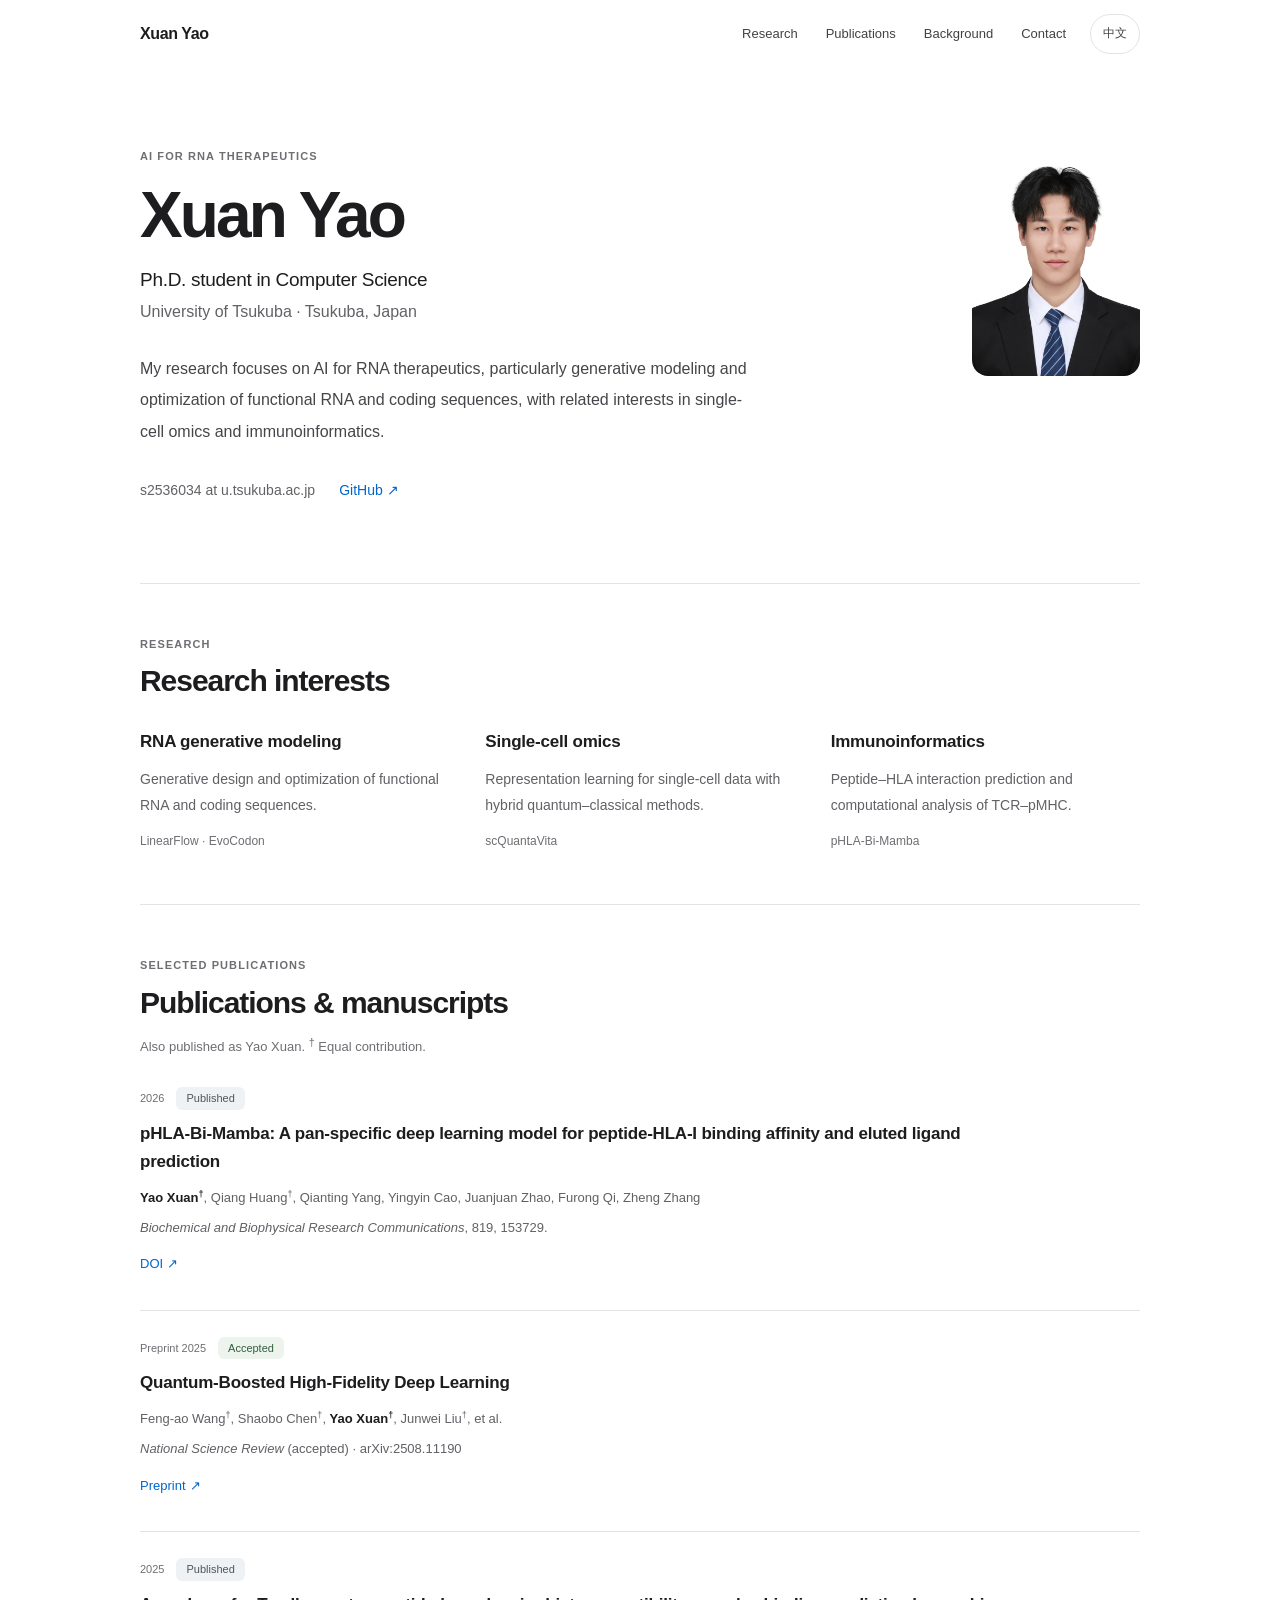
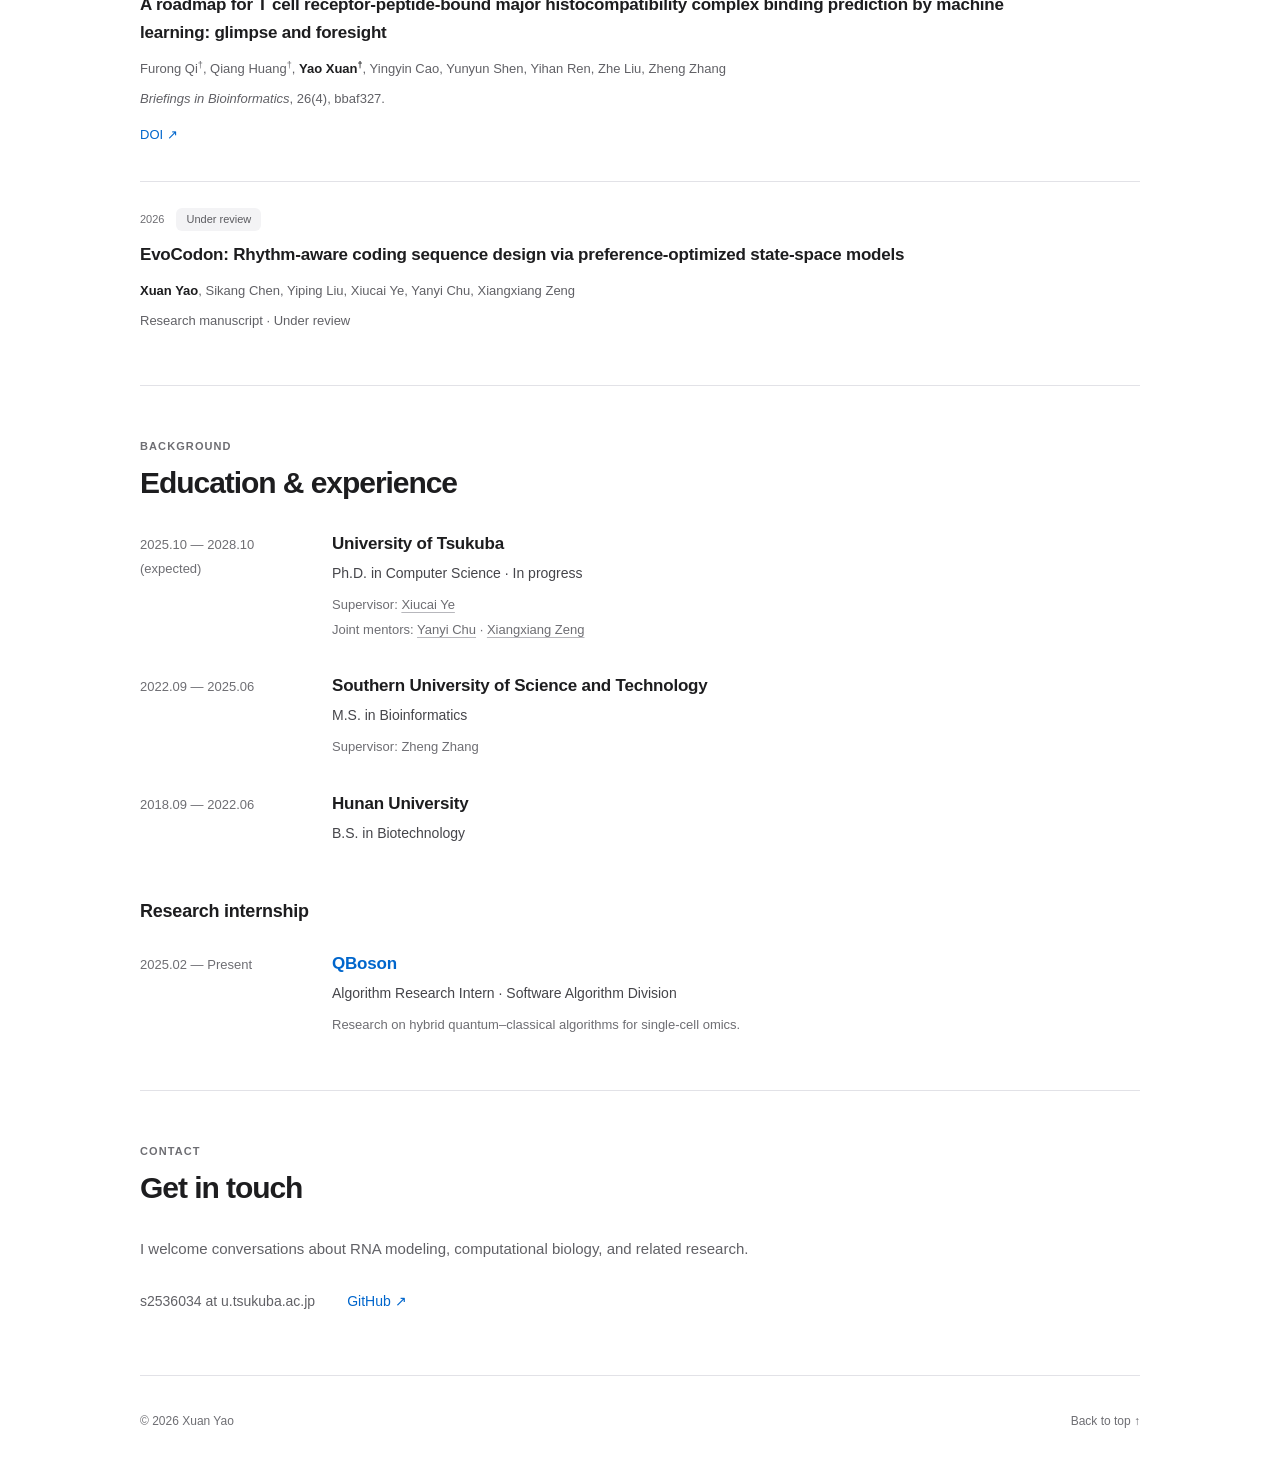
==== commit dc0bb911: "Make English the default academic homepage language Serve English in the initial HTML and default to" ====
--- a/index.html
+++ b/index.html
@@ -1,10 +1,10 @@
 <!doctype html>
-<html lang="zh-CN">
+<html lang="en">
 <head>
   <meta charset="utf-8">
   <meta name="viewport" content="width=device-width, initial-scale=1">
   <meta name="theme-color" content="#ffffff">
-  <meta name="description" content="Xuan Yao，筑波大学计算机科学博士生。研究方向包括面向 RNA 治疗的人工智能、单细胞组学与免疫信息学。">
+  <meta name="description" content="Xuan Yao, Computer Science Ph.D. student at the University of Tsukuba. AI for RNA therapeutics, single-cell omics, and immunoinformatics.">
   <meta property="og:title" content="Xuan Yao · Academic Profile">
   <meta property="og:description" content="Computer Science Ph.D. student at the University of Tsukuba. AI for RNA therapeutics, single-cell omics, and immunoinformatics.">
   <meta property="og:type" content="website">
@@ -16,81 +16,81 @@
   <title>Xuan Yao · Academic Profile</title>
 </head>
 <body>
-  <a class="skip-link" href="#main" data-i18n="skip">跳转到正文</a>
+  <a class="skip-link" href="#main" data-i18n="skip">Skip to content</a>
   <header class="site-header"><div class="header-inner wrap">
-    <a class="brand" href="#about" aria-label="Xuan Yao 首页">Xuan Yao</a>
-    <nav class="nav" aria-label="主导航"><a href="#research" data-i18n="navResearch">研究</a><a href="#publications" data-i18n="navPublications">论文</a><a href="#experience" data-i18n="navExperience">经历</a><a href="#contact" data-i18n="navContact">联系</a></nav>
-    <button type="button" class="language-toggle" aria-label="Switch to English" data-language>EN</button>
+    <a class="brand" href="#about" aria-label="Xuan Yao home">Xuan Yao</a>
+    <nav class="nav" aria-label="Main navigation"><a href="#research" data-i18n="navResearch">Research</a><a href="#publications" data-i18n="navPublications">Publications</a><a href="#experience" data-i18n="navExperience">Background</a><a href="#contact" data-i18n="navContact">Contact</a></nav>
+    <button type="button" class="language-toggle" aria-label="切换为中文" data-language>中文</button>
   </div></header>
   <main id="main">
     <section class="hero wrap" id="about" aria-labelledby="name">
       <div class="hero-copy">
         <p class="eyebrow">AI FOR RNA THERAPEUTICS</p>
         <h1 id="name">Xuan Yao</h1>
-        <p class="hero-role" data-i18n="role">计算机科学博士生</p>
-        <p class="hero-affiliation" data-i18n="affiliation">筑波大学 · 日本筑波</p>
-        <p class="hero-bio" data-i18n="bio">我的研究关注面向 RNA 治疗的人工智能方法，重点是功能 RNA 与编码序列的生成建模和优化，并涉及单细胞组学与免疫信息学。</p>
-        <div class="hero-links"><span class="email" aria-label="电子邮箱">s2536034 at u.tsukuba.ac.jp</span><a href="https://github.com/xuanwuji" target="_blank" rel="noopener noreferrer">GitHub <span aria-hidden="true">↗</span><span class="sr-only" data-i18n="newTab">（新标签页打开）</span></a></div>
+        <p class="hero-role" data-i18n="role">Ph.D. student in Computer Science</p>
+        <p class="hero-affiliation" data-i18n="affiliation">University of Tsukuba · Tsukuba, Japan</p>
+        <p class="hero-bio" data-i18n="bio">My research focuses on AI for RNA therapeutics, particularly generative modeling and optimization of functional RNA and coding sequences, with related interests in single-cell omics and immunoinformatics.</p>
+        <div class="hero-links"><span class="email" aria-label="Email">s2536034 at u.tsukuba.ac.jp</span><a href="https://github.com/xuanwuji" target="_blank" rel="noopener noreferrer">GitHub <span aria-hidden="true">↗</span><span class="sr-only" data-i18n="newTab"> (opens in a new tab)</span></a></div>
       </div>
-      <figure class="portrait"><img src="./portrait.jpg" width="1280" height="1707" alt="Xuan Yao 的照片" fetchpriority="high"></figure>
+      <figure class="portrait"><img src="./portrait.jpg" width="1280" height="1707" alt="Portrait of Xuan Yao" fetchpriority="high"></figure>
     </section>
 
     <section class="research wrap section" id="research" aria-labelledby="research-heading">
-      <div class="section-heading"><p class="eyebrow">RESEARCH</p><h2 id="research-heading" data-i18n="researchHeading">研究方向</h2></div>
+      <div class="section-heading"><p class="eyebrow">RESEARCH</p><h2 id="research-heading" data-i18n="researchHeading">Research interests</h2></div>
       <div class="research-grid">
-        <article class="research-item"><h3 data-i18n="rnaHeading">RNA 生成建模</h3><p data-i18n="rnaText">面向功能 RNA 与编码序列的生成设计和优化。</p><p class="project-names">LinearFlow · EvoCodon</p></article>
-        <article class="research-item"><h3 data-i18n="singleHeading">单细胞组学</h3><p data-i18n="singleText">单细胞数据的表征学习与量子–经典计算方法。</p><p class="project-names">scQuantaVita</p></article>
-        <article class="research-item"><h3 data-i18n="immuneHeading">免疫信息学</h3><p data-i18n="immuneText">肽–HLA 相互作用预测与 TCR–pMHC 计算分析。</p><p class="project-names">pHLA-Bi-Mamba</p></article>
+        <article class="research-item"><h3 data-i18n="rnaHeading">RNA generative modeling</h3><p data-i18n="rnaText">Generative design and optimization of functional RNA and coding sequences.</p><p class="project-names">LinearFlow · EvoCodon</p></article>
+        <article class="research-item"><h3 data-i18n="singleHeading">Single-cell omics</h3><p data-i18n="singleText">Representation learning for single-cell data with hybrid quantum–classical methods.</p><p class="project-names">scQuantaVita</p></article>
+        <article class="research-item"><h3 data-i18n="immuneHeading">Immunoinformatics</h3><p data-i18n="immuneText">Peptide–HLA interaction prediction and computational analysis of TCR–pMHC.</p><p class="project-names">pHLA-Bi-Mamba</p></article>
       </div>
     </section>
 
     <section class="publications wrap section" id="publications" aria-labelledby="publications-heading">
-      <div class="section-heading"><p class="eyebrow">SELECTED PUBLICATIONS</p><h2 id="publications-heading" data-i18n="publicationsHeading">论文与手稿</h2></div>
-      <p class="section-note" data-i18n="authorNote">论文署名亦见 Yao Xuan。<sup>†</sup> 表示同等贡献。</p>
+      <div class="section-heading"><p class="eyebrow">SELECTED PUBLICATIONS</p><h2 id="publications-heading" data-i18n="publicationsHeading">Publications & manuscripts</h2></div>
+      <p class="section-note" data-i18n="authorNote">Also published as Yao Xuan. <sup>†</sup> Equal contribution.</p>
       <div class="publication-list">
         <article class="publication" data-status="published">
-          <div class="publication-meta"><span class="year">2026</span><span class="status published" data-i18n="published">已发表</span></div>
-          <h3 lang="en"><a href="https://doi.org/10.1016/j.bbrc.2026.153729" target="_blank" rel="noopener noreferrer">pHLA-Bi-Mamba: A pan-specific deep learning model for peptide-HLA-I binding affinity and eluted ligand prediction<span class="sr-only" data-i18n="newTab">（新标签页打开）</span></a></h3>
+          <div class="publication-meta"><span class="year">2026</span><span class="status published" data-i18n="published">Published</span></div>
+          <h3 lang="en"><a href="https://doi.org/10.1016/j.bbrc.2026.153729" target="_blank" rel="noopener noreferrer">pHLA-Bi-Mamba: A pan-specific deep learning model for peptide-HLA-I binding affinity and eluted ligand prediction<span class="sr-only" data-i18n="newTab"> (opens in a new tab)</span></a></h3>
           <p class="authors"><strong>Yao Xuan<sup>†</sup></strong>, Qiang Huang<sup>†</sup>, Qianting Yang, Yingyin Cao, Juanjuan Zhao, Furong Qi, Zheng Zhang</p>
           <p class="venue"><em>Biochemical and Biophysical Research Communications</em>, 819, 153729.</p>
-          <a class="paper-link" href="https://doi.org/10.1016/j.bbrc.2026.153729" target="_blank" rel="noopener noreferrer">DOI <span aria-hidden="true">↗</span><span class="sr-only" data-i18n="newTab">（新标签页打开）</span></a>
+          <a class="paper-link" href="https://doi.org/10.1016/j.bbrc.2026.153729" target="_blank" rel="noopener noreferrer">DOI <span aria-hidden="true">↗</span><span class="sr-only" data-i18n="newTab"> (opens in a new tab)</span></a>
         </article>
         <article class="publication" data-status="accepted">
-          <div class="publication-meta"><span class="year" data-i18n="acceptedLabel">预印本 2025</span><span class="status accepted" data-i18n="accepted">已接收</span></div>
-          <h3 lang="en"><a href="https://arxiv.org/abs/2508.11190" target="_blank" rel="noopener noreferrer">Quantum-Boosted High-Fidelity Deep Learning<span class="sr-only" data-i18n="newTab">（新标签页打开）</span></a></h3>
+          <div class="publication-meta"><span class="year" data-i18n="acceptedLabel">Preprint 2025</span><span class="status accepted" data-i18n="accepted">Accepted</span></div>
+          <h3 lang="en"><a href="https://arxiv.org/abs/2508.11190" target="_blank" rel="noopener noreferrer">Quantum-Boosted High-Fidelity Deep Learning<span class="sr-only" data-i18n="newTab"> (opens in a new tab)</span></a></h3>
           <p class="authors">Feng-ao Wang<sup>†</sup>, Shaobo Chen<sup>†</sup>, <strong>Yao Xuan<sup>†</sup></strong>, Junwei Liu<sup>†</sup>, et al.</p>
-          <p class="venue"><em>National Science Review</em> <span data-i18n="acceptedVenue">（已接收）</span> · arXiv:2508.11190</p>
-          <a class="paper-link" href="https://arxiv.org/abs/2508.11190" target="_blank" rel="noopener noreferrer"><span data-i18n="preprint">预印本</span> <span aria-hidden="true">↗</span><span class="sr-only" data-i18n="newTab">（新标签页打开）</span></a>
+          <p class="venue"><em>National Science Review</em> <span data-i18n="acceptedVenue">(accepted)</span> · arXiv:2508.11190</p>
+          <a class="paper-link" href="https://arxiv.org/abs/2508.11190" target="_blank" rel="noopener noreferrer"><span data-i18n="preprint">Preprint</span> <span aria-hidden="true">↗</span><span class="sr-only" data-i18n="newTab"> (opens in a new tab)</span></a>
         </article>
         <article class="publication" data-status="published">
-          <div class="publication-meta"><span class="year">2025</span><span class="status published" data-i18n="published">已发表</span></div>
-          <h3 lang="en"><a href="https://doi.org/10.1093/bib/bbaf327" target="_blank" rel="noopener noreferrer">A roadmap for T cell receptor-peptide-bound major histocompatibility complex binding prediction by machine learning: glimpse and foresight<span class="sr-only" data-i18n="newTab">（新标签页打开）</span></a></h3>
+          <div class="publication-meta"><span class="year">2025</span><span class="status published" data-i18n="published">Published</span></div>
+          <h3 lang="en"><a href="https://doi.org/10.1093/bib/bbaf327" target="_blank" rel="noopener noreferrer">A roadmap for T cell receptor-peptide-bound major histocompatibility complex binding prediction by machine learning: glimpse and foresight<span class="sr-only" data-i18n="newTab"> (opens in a new tab)</span></a></h3>
           <p class="authors">Furong Qi<sup>†</sup>, Qiang Huang<sup>†</sup>, <strong>Yao Xuan<sup>†</sup></strong>, Yingyin Cao, Yunyun Shen, Yihan Ren, Zhe Liu, Zheng Zhang</p>
           <p class="venue"><em>Briefings in Bioinformatics</em>, 26(4), bbaf327.</p>
-          <a class="paper-link" href="https://doi.org/10.1093/bib/bbaf327" target="_blank" rel="noopener noreferrer">DOI <span aria-hidden="true">↗</span><span class="sr-only" data-i18n="newTab">（新标签页打开）</span></a>
+          <a class="paper-link" href="https://doi.org/10.1093/bib/bbaf327" target="_blank" rel="noopener noreferrer">DOI <span aria-hidden="true">↗</span><span class="sr-only" data-i18n="newTab"> (opens in a new tab)</span></a>
         </article>
         <article class="publication" data-status="under-review">
-          <div class="publication-meta"><span class="year">2026</span><span class="status review" data-i18n="underReview">审稿中</span></div>
+          <div class="publication-meta"><span class="year">2026</span><span class="status review" data-i18n="underReview">Under review</span></div>
           <h3 lang="en">EvoCodon: Rhythm-aware coding sequence design via preference-optimized state-space models</h3>
           <p class="authors"><strong>Xuan Yao</strong>, Sikang Chen, Yiping Liu, Xiucai Ye, Yanyi Chu, Xiangxiang Zeng</p>
-          <p class="venue" data-i18n="manuscript">研究手稿 · 审稿中</p>
+          <p class="venue" data-i18n="manuscript">Research manuscript · Under review</p>
         </article>
       </div>
     </section>
 
     <section class="experience wrap section" id="experience" aria-labelledby="experience-heading">
-      <div class="section-heading"><p class="eyebrow">BACKGROUND</p><h2 id="experience-heading" data-i18n="experienceHeading">教育与经历</h2></div>
+      <div class="section-heading"><p class="eyebrow">BACKGROUND</p><h2 id="experience-heading" data-i18n="experienceHeading">Education & experience</h2></div>
       <div class="timeline">
-        <article class="timeline-item"><div class="time">2025.10 — 2028.10<span class="expected" data-i18n="expected">（预计）</span></div><div class="timeline-content"><h3 data-i18n="tsukuba">筑波大学</h3><p class="degree" data-i18n="phdDegree">计算机科学 · 博士在读</p><p class="detail"><span data-i18n="supervisor">导师：</span><a href="https://trios.tsukuba.ac.jp/en/researchers/0000004106" target="_blank" rel="noopener noreferrer">Xiucai Ye<span class="sr-only" data-i18n="newTab">（新标签页打开）</span></a><br><span data-i18n="jointMentors">联合指导：</span><a href="https://people.ucas.edu.cn/~chu_lab?language=en" target="_blank" rel="noopener noreferrer">Yanyi Chu<span class="sr-only" data-i18n="newTab">（新标签页打开）</span></a> · <a href="https://csee.hnu.edu.cn/people/zengxiangxiang" target="_blank" rel="noopener noreferrer">Xiangxiang Zeng<span class="sr-only" data-i18n="newTab">（新标签页打开）</span></a></p></div></article>
-        <article class="timeline-item"><div class="time">2022.09 — 2025.06</div><div class="timeline-content"><h3 data-i18n="sustech">南方科技大学</h3><p class="degree" data-i18n="msDegree">生物信息学 · 硕士</p><p class="detail"><span data-i18n="supervisor">导师：</span>Zheng Zhang</p></div></article>
-        <article class="timeline-item"><div class="time">2018.09 — 2022.06</div><div class="timeline-content"><h3 data-i18n="hunan">湖南大学</h3><p class="degree" data-i18n="bsDegree">生物技术 · 学士</p></div></article>
+        <article class="timeline-item"><div class="time">2025.10 — 2028.10<span class="expected" data-i18n="expected">(expected)</span></div><div class="timeline-content"><h3 data-i18n="tsukuba">University of Tsukuba</h3><p class="degree" data-i18n="phdDegree">Ph.D. in Computer Science · In progress</p><p class="detail"><span data-i18n="supervisor">Supervisor: </span><a href="https://trios.tsukuba.ac.jp/en/researchers/0000004106" target="_blank" rel="noopener noreferrer">Xiucai Ye<span class="sr-only" data-i18n="newTab"> (opens in a new tab)</span></a><br><span data-i18n="jointMentors">Joint mentors: </span><a href="https://people.ucas.edu.cn/~chu_lab?language=en" target="_blank" rel="noopener noreferrer">Yanyi Chu<span class="sr-only" data-i18n="newTab"> (opens in a new tab)</span></a> · <a href="https://csee.hnu.edu.cn/people/zengxiangxiang" target="_blank" rel="noopener noreferrer">Xiangxiang Zeng<span class="sr-only" data-i18n="newTab"> (opens in a new tab)</span></a></p></div></article>
+        <article class="timeline-item"><div class="time">2022.09 — 2025.06</div><div class="timeline-content"><h3 data-i18n="sustech">Southern University of Science and Technology</h3><p class="degree" data-i18n="msDegree">M.S. in Bioinformatics</p><p class="detail"><span data-i18n="supervisor">Supervisor: </span>Zheng Zhang</p></div></article>
+        <article class="timeline-item"><div class="time">2018.09 — 2022.06</div><div class="timeline-content"><h3 data-i18n="hunan">Hunan University</h3><p class="degree" data-i18n="bsDegree">B.S. in Biotechnology</p></div></article>
       </div>
-      <h3 class="subsection-title" data-i18n="internshipHeading">研究实习</h3>
-      <article class="timeline-item"><div class="time">2025.02 — <span class="inline" data-i18n="present">至今</span></div><div class="timeline-content"><h3><a href="https://www.qboson.com/" target="_blank" rel="noopener noreferrer">QBoson<span class="sr-only" data-i18n="newTab">（新标签页打开）</span></a></h3><p class="degree" data-i18n="internRole">算法研究实习生 · 软件算法部</p><p class="detail" data-i18n="internText">参与面向单细胞组学的量子–经典混合算法研究。</p></div></article>
+      <h3 class="subsection-title" data-i18n="internshipHeading">Research internship</h3>
+      <article class="timeline-item"><div class="time">2025.02 — <span class="inline" data-i18n="present">Present</span></div><div class="timeline-content"><h3><a href="https://www.qboson.com/" target="_blank" rel="noopener noreferrer">QBoson<span class="sr-only" data-i18n="newTab"> (opens in a new tab)</span></a></h3><p class="degree" data-i18n="internRole">Algorithm Research Intern · Software Algorithm Division</p><p class="detail" data-i18n="internText">Research on hybrid quantum–classical algorithms for single-cell omics.</p></div></article>
     </section>
 
-    <section class="contact wrap section" id="contact" aria-labelledby="contact-heading"><div class="section-heading"><p class="eyebrow">CONTACT</p><h2 id="contact-heading" data-i18n="contactHeading">学术交流</h2></div><p data-i18n="contactText">欢迎就 RNA 建模、计算生物学及相关研究交流。</p><div class="contact-details"><span class="email" aria-label="电子邮箱">s2536034 at u.tsukuba.ac.jp</span><a href="https://github.com/xuanwuji" target="_blank" rel="noopener noreferrer">GitHub <span aria-hidden="true">↗</span><span class="sr-only" data-i18n="newTab">（新标签页打开）</span></a></div></section>
+    <section class="contact wrap section" id="contact" aria-labelledby="contact-heading"><div class="section-heading"><p class="eyebrow">CONTACT</p><h2 id="contact-heading" data-i18n="contactHeading">Get in touch</h2></div><p data-i18n="contactText">I welcome conversations about RNA modeling, computational biology, and related research.</p><div class="contact-details"><span class="email" aria-label="Email">s2536034 at u.tsukuba.ac.jp</span><a href="https://github.com/xuanwuji" target="_blank" rel="noopener noreferrer">GitHub <span aria-hidden="true">↗</span><span class="sr-only" data-i18n="newTab"> (opens in a new tab)</span></a></div></section>
   </main>
-  <footer class="site-footer wrap"><span>© <span data-year>2026</span> Xuan Yao</span><a href="#about" data-i18n="backTop">返回顶部 ↑</a></footer>
+  <footer class="site-footer wrap"><span>© <span data-year>2026</span> Xuan Yao</span><a href="#about" data-i18n="backTop">Back to top ↑</a></footer>
 </body>
 </html>
